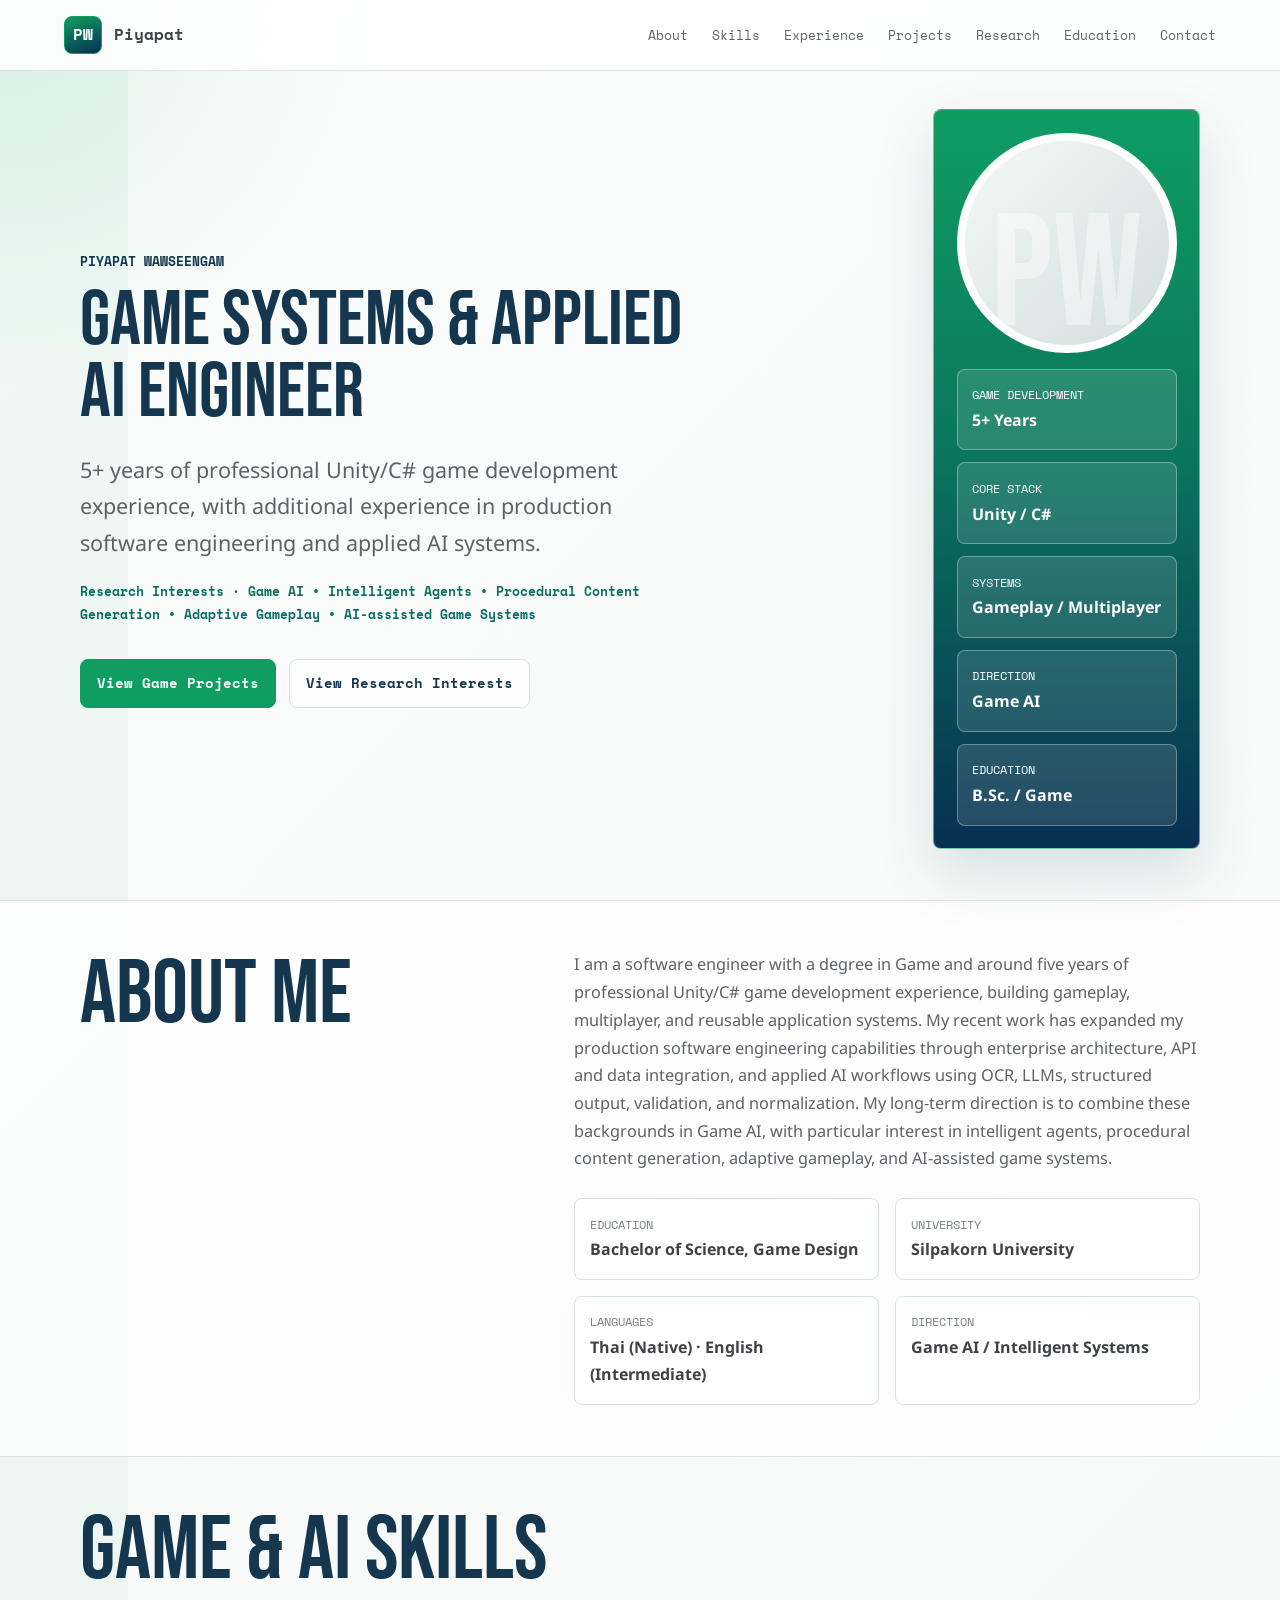
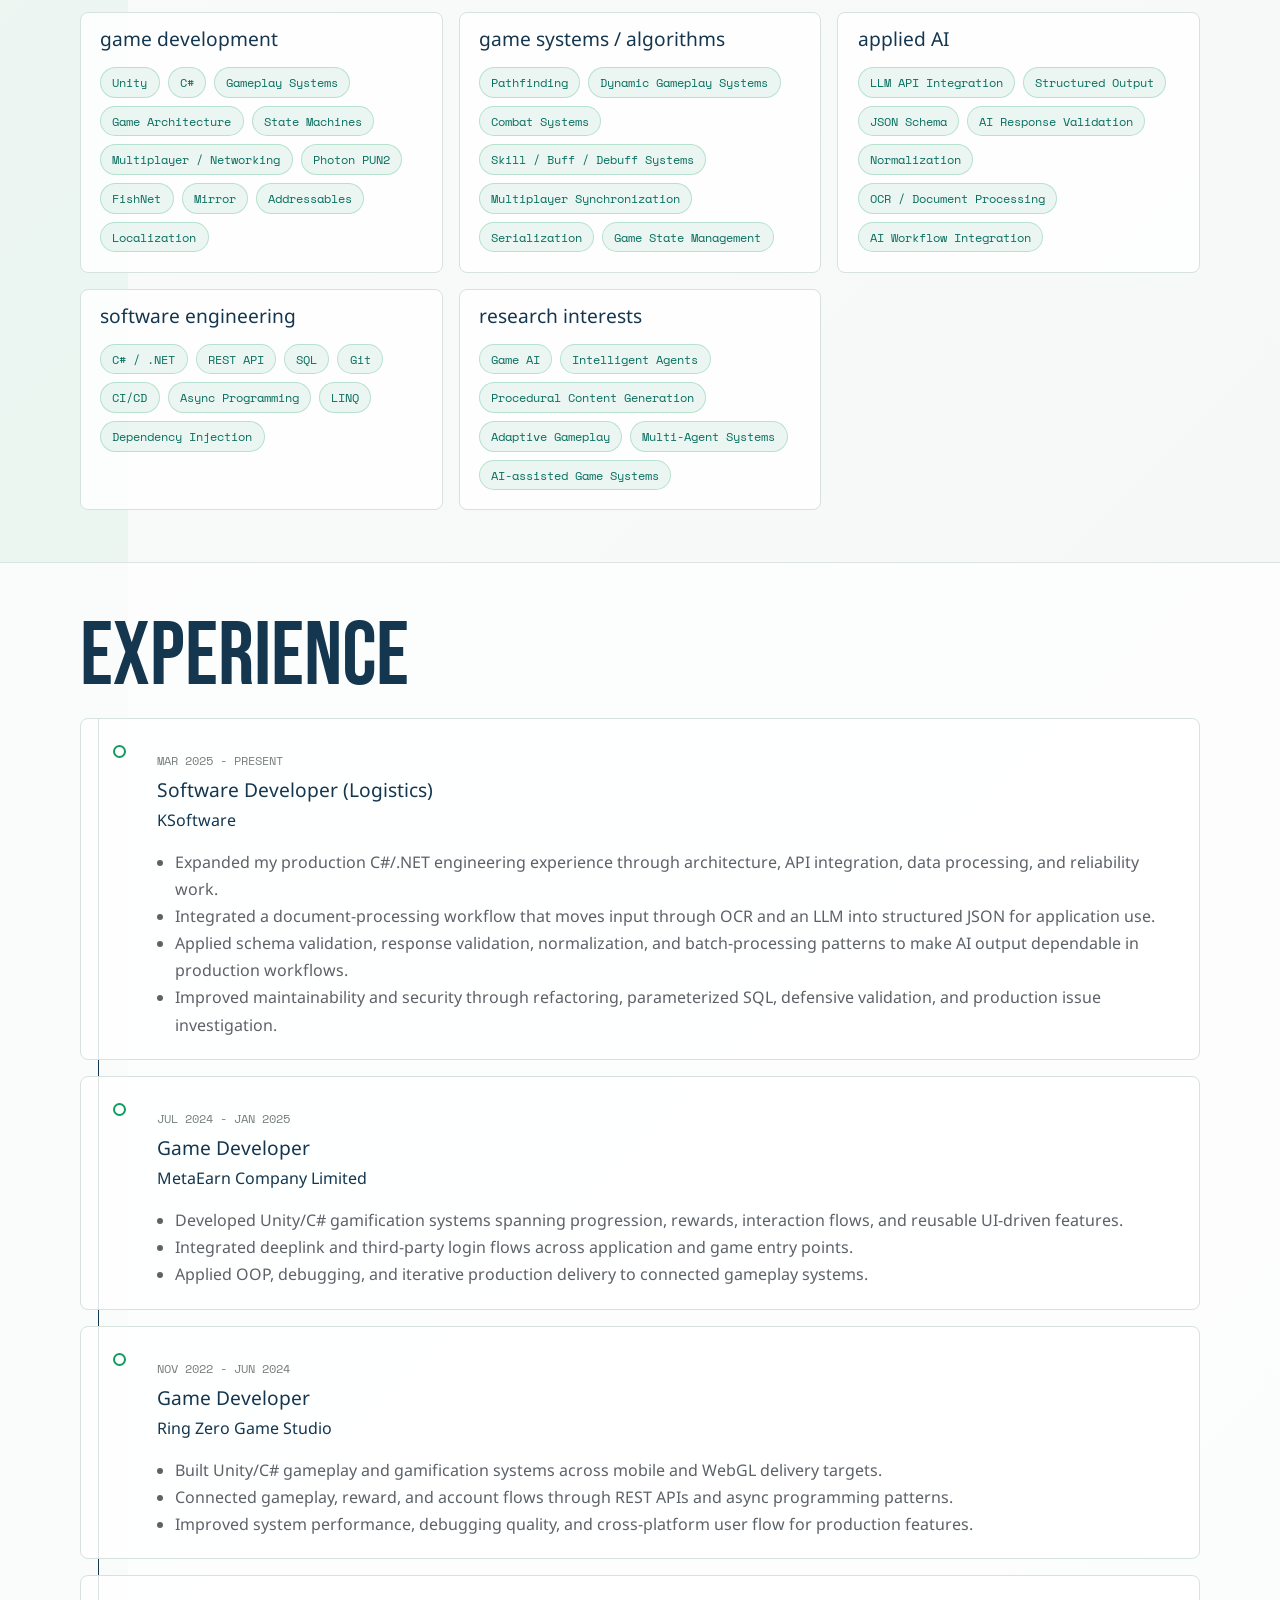
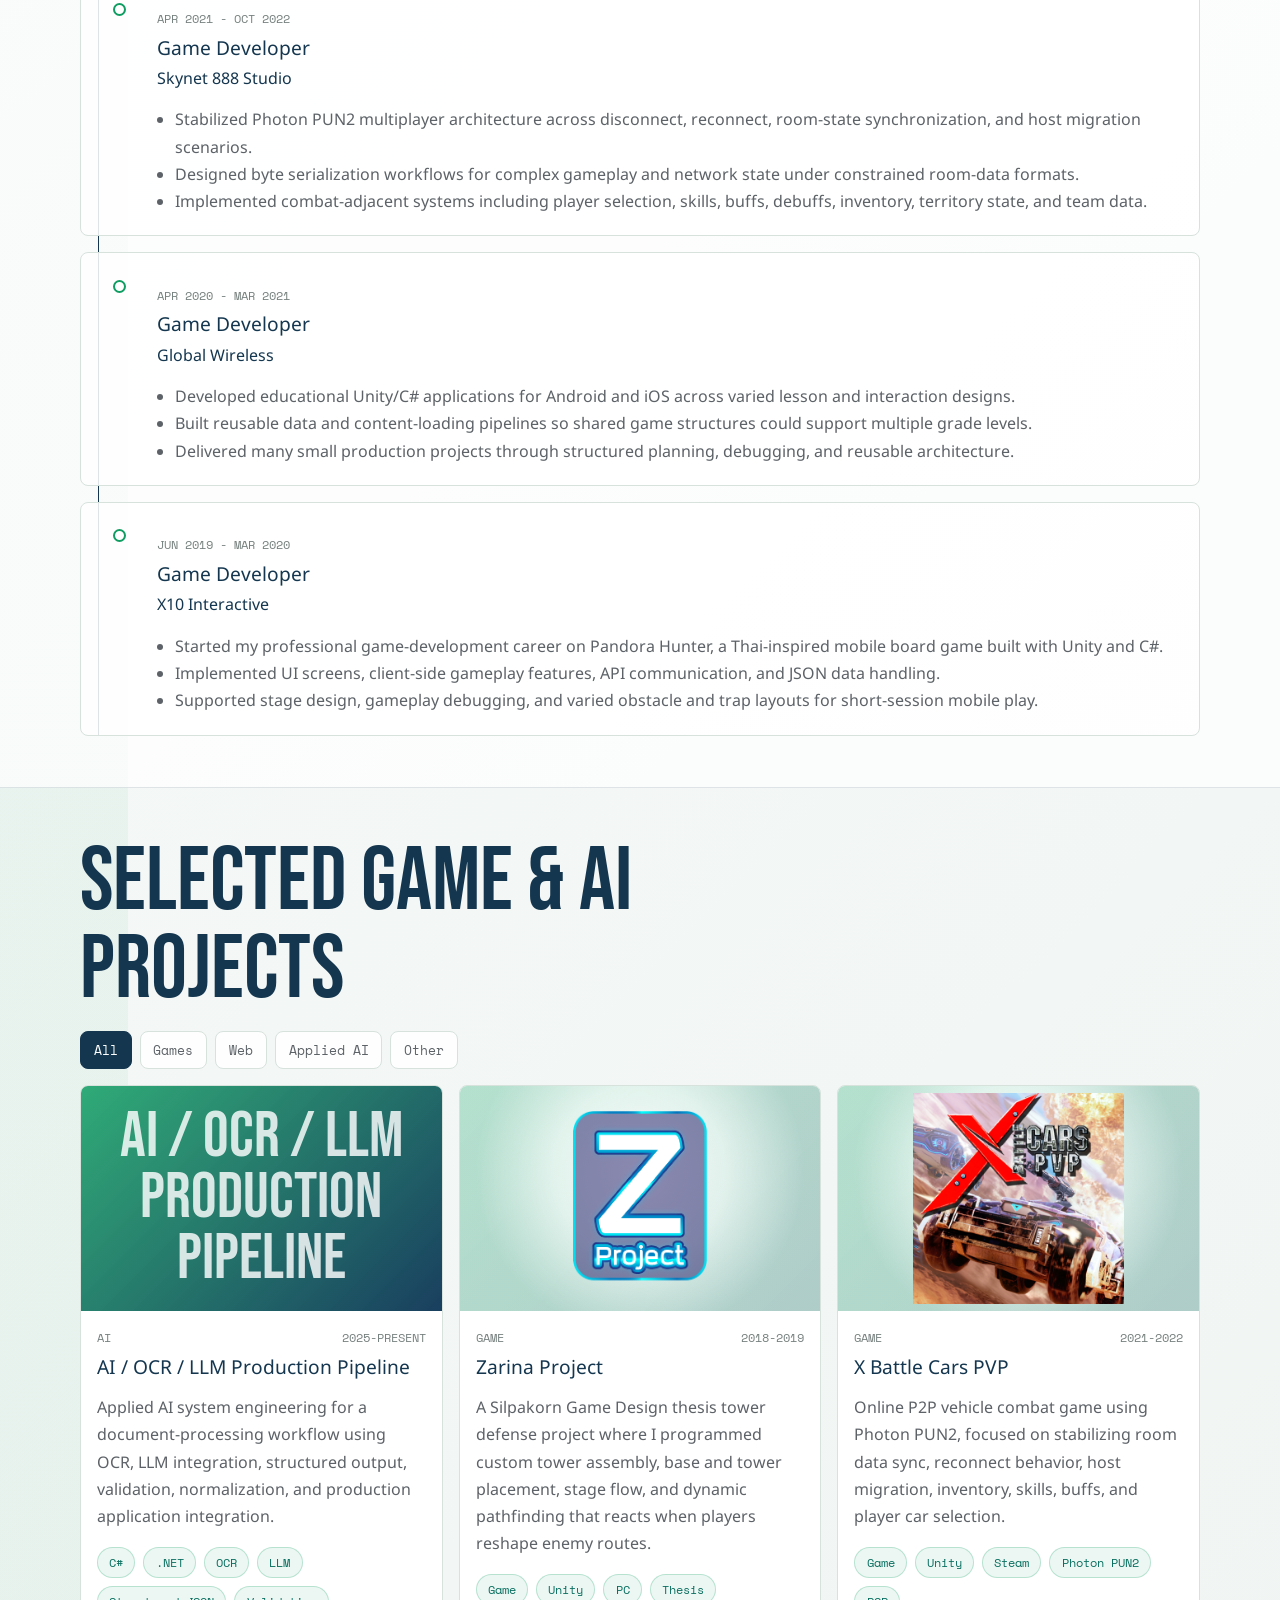
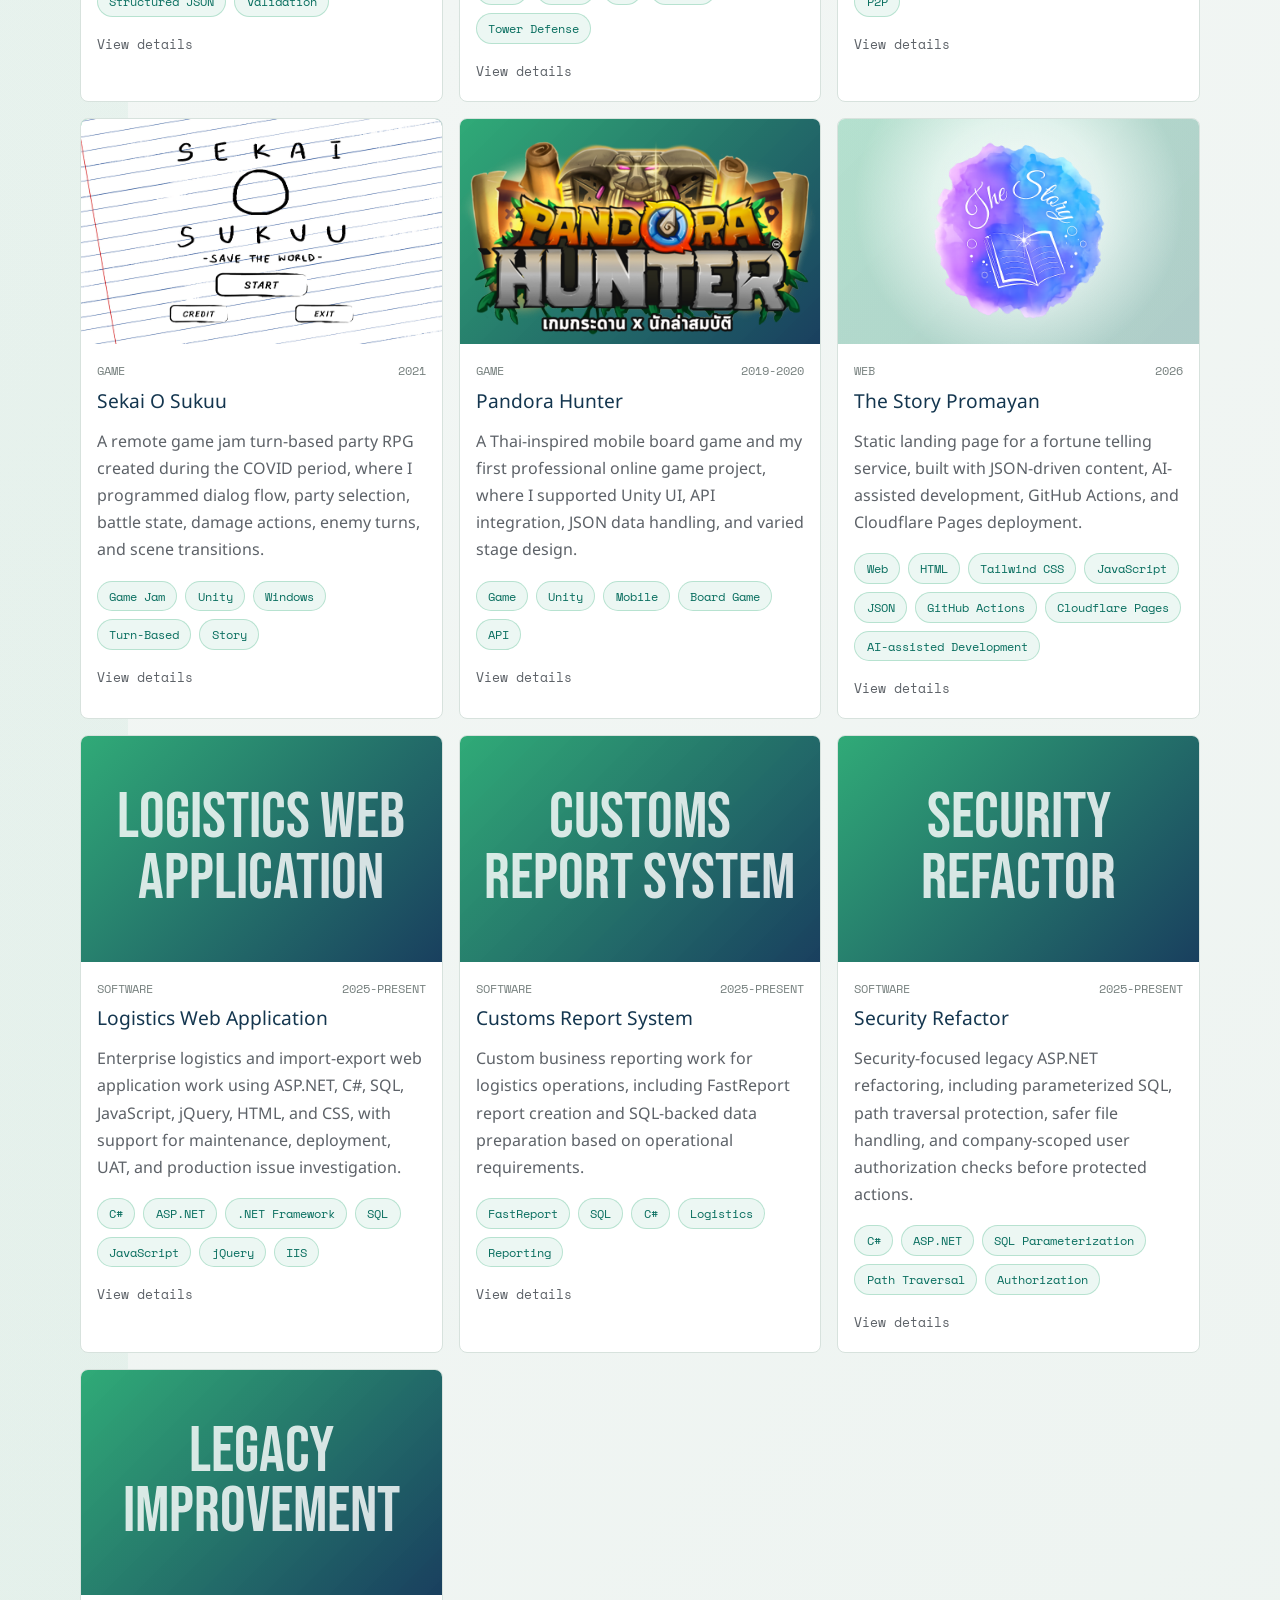
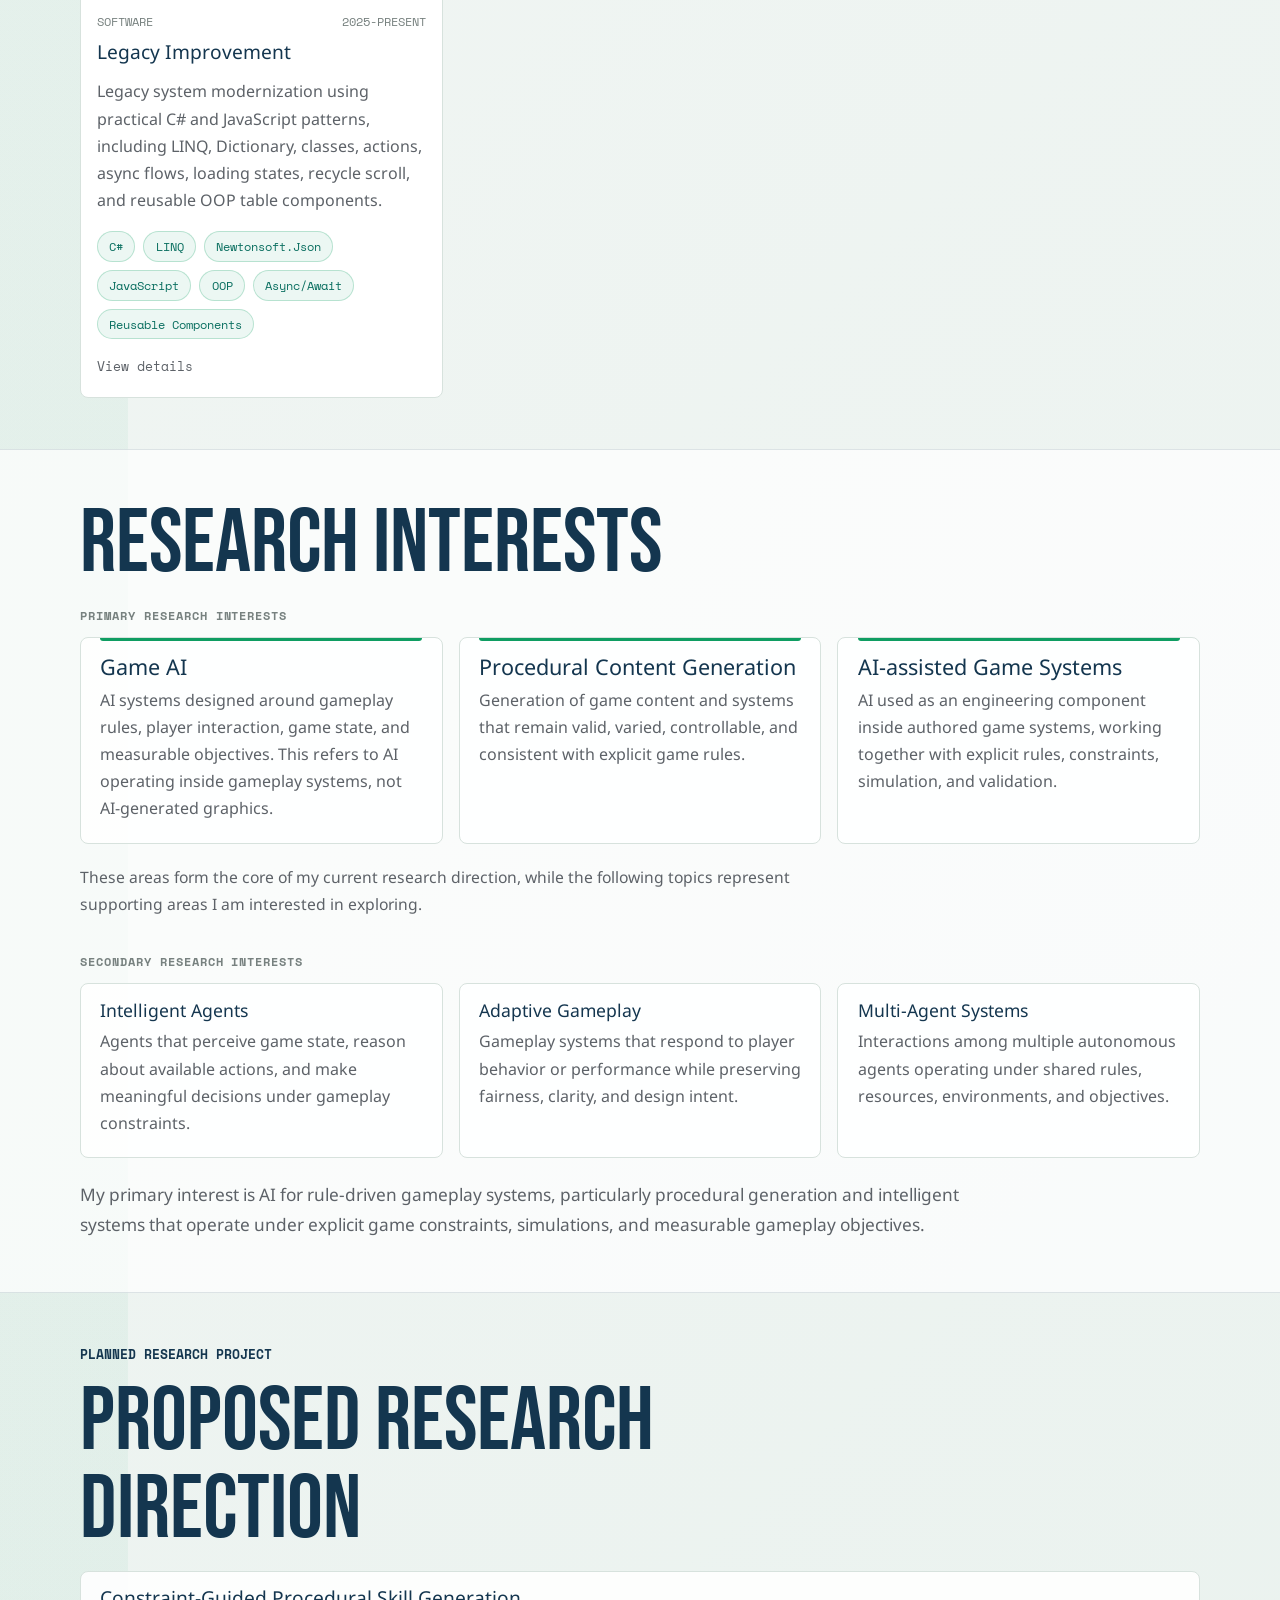
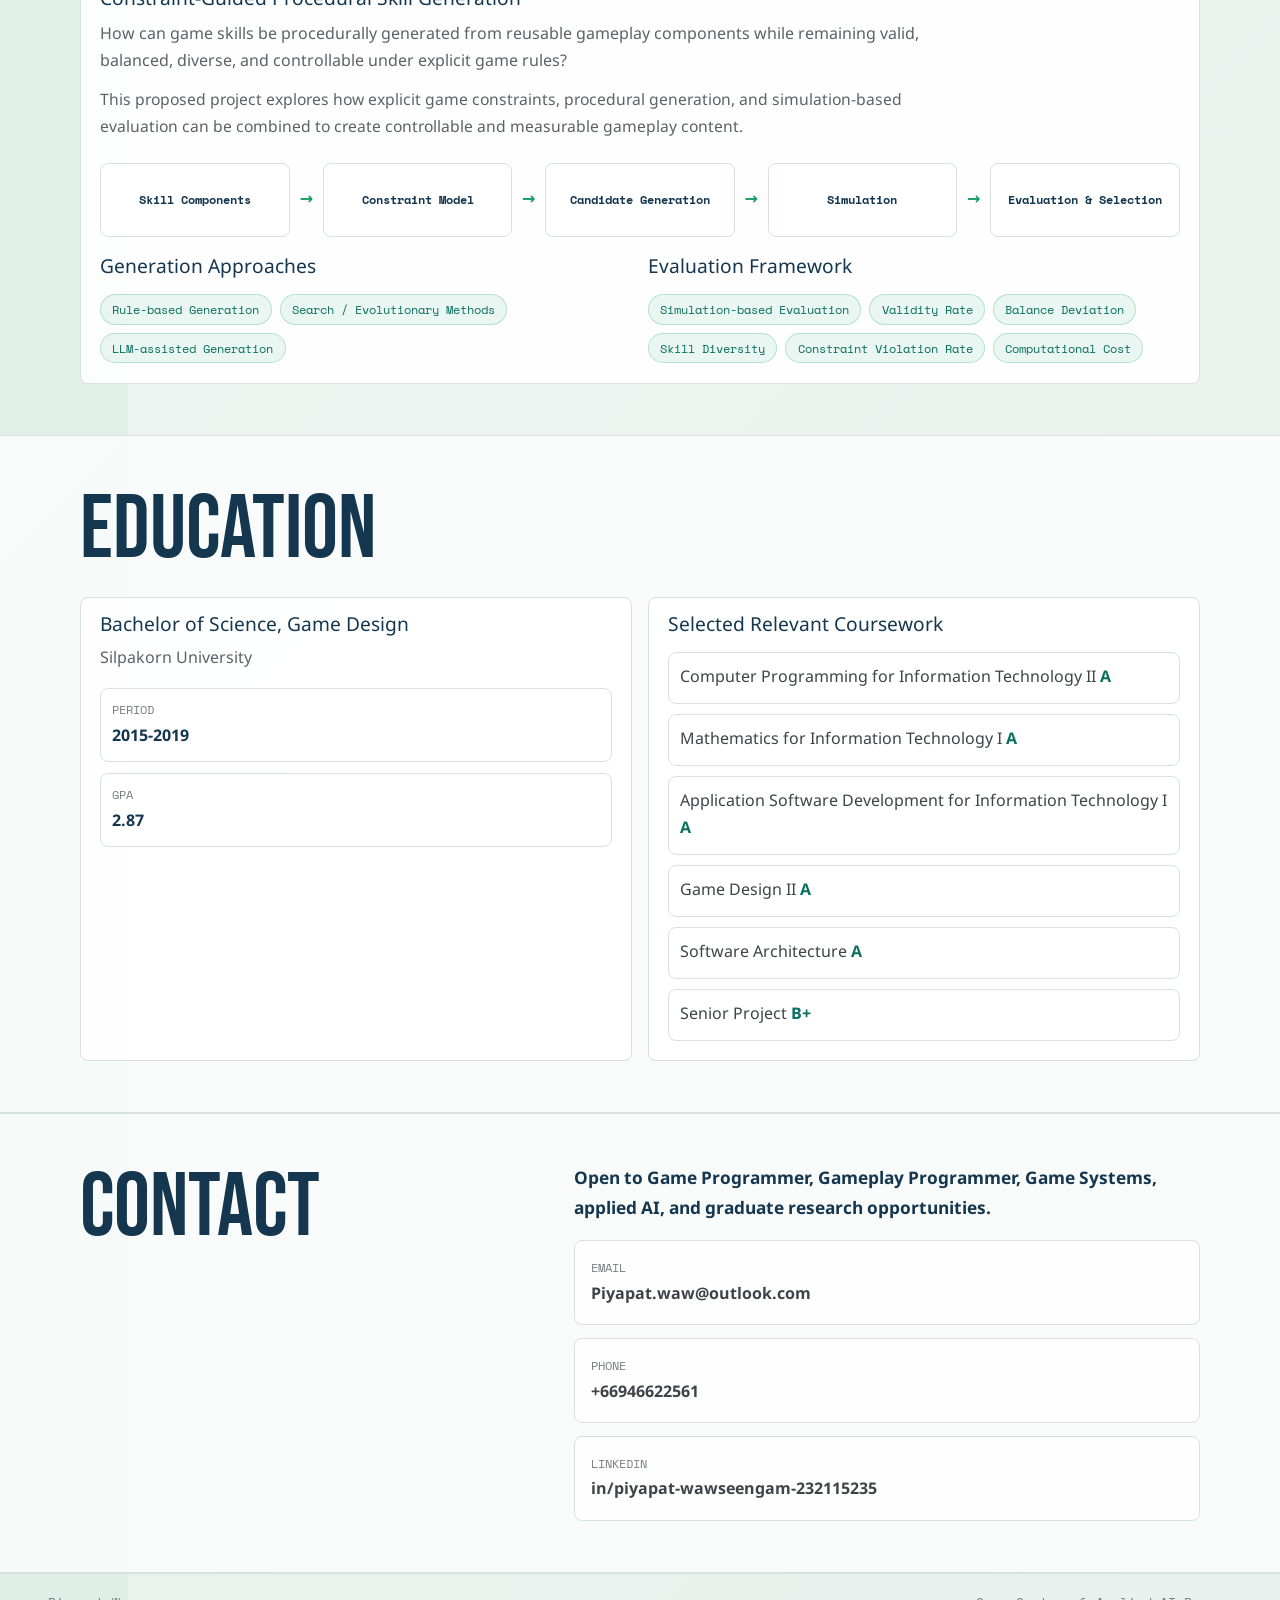
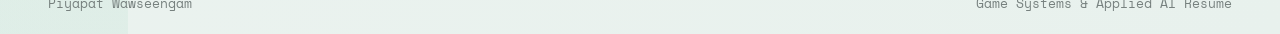
==== game-ai/index.html @ b47cc094 "Add Game and AI resume profile" ====
<!doctype html>
<html lang="en">
  <head>
    <meta charset="utf-8">
    <meta name="viewport" content="width=device-width, initial-scale=1">
    <meta name="description" content="Game systems engineer with 5+ years of Unity/C# experience, professional software engineering background, and research interests in Game AI, intelligent agents, procedural generation, and adaptive gameplay.">
    <title>Piyapat Wawseengam | Game Systems &amp; Applied AI</title>
    <link rel="preconnect" href="https://fonts.googleapis.com">
    <link rel="preconnect" href="https://fonts.gstatic.com" crossorigin>
    <link href="https://fonts.googleapis.com/css2?family=Bebas+Neue&amp;family=Noto+Sans+Thai:wght@400;500;600;700&amp;family=Space+Mono:wght@400;700&amp;display=swap" rel="stylesheet">
    <link rel="stylesheet" href="../assets/style.css">
    <link rel="stylesheet" href="style.css">
    <script type="module" src="main.js"></script>
  </head>
  <body data-page="home">
    <div class="cursor" aria-hidden="true"></div>
    <div class="site-noise" aria-hidden="true"></div>

    <header class="site-header">
      <a class="brand" href="#top" aria-label="Game and AI portfolio home">
        <span class="brand-mark">PW</span>
        <span>Piyapat</span>
      </a>
      <nav class="site-nav" aria-label="Game and AI navigation" id="main-nav"></nav>
    </header>

    <main id="top">
      <section class="hero section-shell">
        <div class="hero-copy reveal">
          <p class="eyebrow" id="hero-title">Piyapat Wawseengam</p>
          <h1 id="hero-name">Game Systems &amp; Applied AI Engineer</h1>
          <p class="hero-tagline" id="hero-tagline">Loading portfolio...</p>
          <p class="research-interests-line" id="hero-research-interests"></p>
          <div class="hero-actions">
            <a class="button primary" href="#portfolio">View Game Projects</a>
            <a class="button ghost" href="#research">View Research Interests</a>
          </div>
        </div>
        <aside class="hero-panel reveal" aria-label="Profile summary">
          <div class="profile-frame">
            <img id="profile-image" class="is-hidden" alt="Piyapat Wawseengam portrait">
            <div class="profile-fallback" aria-hidden="true">PW</div>
          </div>
          <div class="hero-stats" id="hero-stats"></div>
        </aside>
      </section>

      <section class="content-band" id="about">
        <div class="section-shell two-column">
          <div class="section-heading reveal"><h2>About Me</h2></div>
          <div class="section-body reveal">
            <p id="about-text"></p>
            <div class="info-grid" id="profile-info"></div>
          </div>
        </div>
      </section>

      <section class="section-shell" id="skills">
        <div class="section-heading reveal"><h2>Game &amp; AI Skills</h2></div>
        <div class="skill-grid reveal" id="skills-grid"></div>
      </section>

      <section class="content-band" id="experience">
        <div class="section-shell">
          <div class="section-heading reveal"><h2>Experience</h2></div>
          <div class="timeline reveal" id="experience-list"></div>
        </div>
      </section>

      <section class="section-shell" id="portfolio">
        <div class="section-heading reveal"><h2>Selected Game &amp; AI Projects</h2></div>
        <div class="portfolio-tabs reveal" role="tablist" aria-label="Portfolio categories" id="portfolio-tabs"></div>
        <div class="project-grid reveal" id="project-grid"></div>
      </section>

      <section class="content-band" id="research">
        <div class="section-shell">
          <div class="section-heading reveal"><h2>Research Interests</h2></div>
          <div class="research-group research-group-primary reveal">
            <p class="research-group-label">Primary Research Interests</p>
            <div class="research-grid" id="primary-research-interests"></div>
          </div>
          <p class="research-transition reveal">These areas form the core of my current research direction, while the following topics represent supporting areas I am interested in exploring.</p>
          <div class="research-group research-group-secondary reveal">
            <p class="research-group-label">Secondary Research Interests</p>
            <div class="research-grid" id="secondary-research-interests"></div>
          </div>
          <p class="research-statement reveal" id="research-statement"></p>
        </div>
      </section>

      <section class="section-shell" id="research-direction">
        <div class="section-heading reveal">
          <p class="eyebrow">Planned Research Project</p>
          <h2>Proposed Research Direction</h2>
        </div>
        <article class="direction-panel reveal">
          <h3 id="research-project-title"></h3>
          <p class="research-question" id="research-question"></p>
          <p class="research-supporting-statement" id="research-supporting-statement"></p>
          <div class="pipeline-flow" id="research-flow" aria-label="Planned research workflow"></div>
          <div class="direction-grid">
            <div><h3>Generation Approaches</h3><div class="tag-list" id="research-approaches"></div></div>
            <div><h3>Evaluation Framework</h3><div class="tag-list" id="research-evaluation"></div></div>
          </div>
        </article>
      </section>

      <section class="content-band" id="education">
        <div class="section-shell">
          <div class="section-heading reveal"><h2>Education</h2></div>
          <div class="education-grid reveal">
            <article class="education-card" id="education-summary"></article>
            <article class="education-card">
              <h3>Selected Relevant Coursework</h3>
              <ul class="coursework-list" id="coursework-list"></ul>
            </article>
          </div>
        </div>
      </section>

      <section class="content-band contact-band" id="contact">
        <div class="section-shell two-column">
          <div class="section-heading reveal"><h2>Contact</h2></div>
          <div>
            <p class="contact-cta reveal" id="contact-cta"></p>
            <div class="contact-list reveal" id="contact-list"></div>
          </div>
        </div>
      </section>
    </main>

    <footer class="site-footer">
      <span>Piyapat Wawseengam</span>
      <span>Game Systems &amp; Applied AI Resume</span>
    </footer>
  </body>
</html>
---- assets/style.css ----
:root {
  --bg: #f6f9f7;
  --surface: #ffffff;
  --surface-strong: #edf5f1;
  --accent: #0f9d62;
  --accent-soft: #0a6f60;
  --navy: #14364f;
  --navy-deep: #073052;
  --text: #3f4348;
  --muted: #5d6268;
  --dim: #77817f;
  --border: #d7e2dd;
  --shadow: 0 24px 60px rgba(20, 54, 79, 0.14);
  --radius: 8px;
  --project-card-aspect-ratio: 16 / 10;
  --detail-hero-min-height: 360px;
  --gallery-aspect-ratio: 16 / 10;
  --profile-image-position: 38% 16%;
  color-scheme: light;
}

* {
  box-sizing: border-box;
}

html {
  scroll-behavior: smooth;
}

body {
  margin: 0;
  min-height: 100vh;
  background:
    linear-gradient(90deg, rgba(15, 157, 98, 0.05) 0 10%, transparent 10%),
    radial-gradient(circle at top left, rgba(15, 157, 98, 0.11), transparent 24rem),
    linear-gradient(135deg, #fbfdfc 0%, #f2f6f4 48%, #e8f1ed 100%);
  color: var(--text);
  cursor: auto;
  font-family: "Noto Sans Thai", system-ui, sans-serif;
  line-height: 1.7;
}

a,
button {
  color: inherit;
}

img {
  display: block;
  max-width: 100%;
}

.site-noise {
  position: fixed;
  inset: 0;
  z-index: 50;
  pointer-events: none;
  opacity: 0.08;
  background-image:
    linear-gradient(90deg, rgba(20, 54, 79, 0.05) 1px, transparent 1px),
    linear-gradient(rgba(15, 157, 98, 0.04) 1px, transparent 1px);
  background-size: 4px 4px;
  mix-blend-mode: overlay;
}

.cursor {
  display: none;
}

.site-header {
  position: sticky;
  top: 0;
  z-index: 20;
  display: flex;
  align-items: center;
  justify-content: space-between;
  gap: 1rem;
  padding: 1rem clamp(2rem, 5vw, 5.5rem);
  border-bottom: 1px solid rgba(20, 54, 79, 0.12);
  background: rgba(255, 255, 255, 0.86);
  backdrop-filter: blur(16px);
}

.brand,
.site-nav,
.hero-actions,
.portfolio-tabs {
  display: flex;
  align-items: center;
}

.brand {
  gap: 0.75rem;
  text-decoration: none;
  font-family: "Space Mono", monospace;
  font-weight: 700;
  letter-spacing: 0;
}

.brand-mark {
  display: grid;
  width: 38px;
  height: 38px;
  place-items: center;
  border: 1px solid var(--accent);
  border-radius: var(--radius);
  color: #ffffff;
  background: linear-gradient(160deg, var(--accent), var(--navy-deep));
}

.site-nav {
  gap: clamp(0.75rem, 2vw, 1.5rem);
  flex-wrap: wrap;
  justify-content: flex-end;
}

.site-nav a,
.text-link,
.back-link {
  color: var(--muted);
  font-family: "Space Mono", monospace;
  font-size: 0.82rem;
  text-decoration: none;
  transition: color 160ms ease;
}

.site-nav a:hover,
.text-link:hover,
.back-link:hover {
  color: var(--accent);
}

.section-shell {
  width: min(1200px, calc(100% - 10rem));
  margin: 0 auto;
  padding: clamp(2rem, 4vw, 3.5rem) 0;
}

.content-band {
  border-block: 1px solid rgba(20, 54, 79, 0.13);
  background: rgba(255, 255, 255, 0.72);
}

.hero {
  position: relative;
  display: grid;
  grid-template-columns: minmax(0, 1.15fr) minmax(280px, 0.85fr);
  align-items: center;
  gap: clamp(1rem, 3.5vw, 2.5rem);
  min-height: calc(100vh - 72px);
  padding-top: clamp(1.5rem, 3vw, 2.5rem);
}

.eyebrow {
  margin: 0 0 0.8rem;
  color: var(--navy);
  font-family: "Space Mono", monospace;
  font-size: 0.8rem;
  font-weight: 700;
  text-transform: uppercase;
}

h1,
h2,
h3 {
  margin: 0;
  font-weight: 400;
  line-height: 0.98;
  letter-spacing: 0;
  color: var(--navy);
}

h1,
h2 {
  font-family: "Bebas Neue", Impact, sans-serif;
}

h1 {
  max-width: 760px;
  font-size: clamp(4.4rem, 12vw, 9.5rem);
}

h2 {
  max-width: 780px;
  font-size: clamp(3rem, 7vw, 5.6rem);
}

h3 {
  font-size: 1.2rem;
}

.hero-tagline {
  max-width: 620px;
  margin: 1.5rem 0 0;
  color: var(--muted);
  font-size: clamp(1.05rem, 2vw, 1.35rem);
}

.hero-actions {
  gap: 0.8rem;
  flex-wrap: wrap;
  margin-top: 2rem;
}

.button {
  display: inline-flex;
  align-items: center;
  justify-content: center;
  min-height: 46px;
  padding: 0.72rem 1rem;
  border: 1px solid var(--border);
  border-radius: var(--radius);
  font-family: "Space Mono", monospace;
  font-size: 0.88rem;
  font-weight: 700;
  text-decoration: none;
  transition: transform 160ms ease, border-color 160ms ease, background 160ms ease;
}

.button:hover {
  transform: translateY(-2px);
}

.button.primary {
  border-color: var(--accent);
  background: var(--accent);
  color: #ffffff;
}

.button.ghost {
  color: var(--navy);
  background: rgba(255, 255, 255, 0.7);
}

.hero-panel {
  max-width: 440px;
  justify-self: end;
  padding: clamp(1rem, 2vw, 1.4rem);
  border: 1px solid rgba(255, 255, 255, 0.44);
  border-radius: var(--radius);
  background: linear-gradient(180deg, #0f9d62 0%, #0b765e 46%, #073052 100%);
  box-shadow: var(--shadow);
}

.profile-frame {
  position: relative;
  overflow: hidden;
  width: min(100%, 300px);
  aspect-ratio: 1;
  margin: 0 auto;
  border-radius: 50%;
  border: 8px solid rgba(255, 255, 255, 0.92);
  background:
    linear-gradient(135deg, rgba(255, 255, 255, 0.34), rgba(20, 54, 79, 0.12)),
    var(--surface-strong);
}

.profile-frame img,
.project-media img,
.gallery-item img {
  position: absolute;
  inset: 0;
  width: 100%;
  height: 100%;
  object-fit: cover;
  z-index: 2;
}

.project-media img,
.gallery-item img {
  opacity: 0;
  transition: opacity 220ms ease;
}

.project-media.media-loaded img,
.gallery-item.media-loaded img {
  opacity: 1;
}

.profile-frame img {
  object-position: var(--profile-image-position);
}

.profile-fallback {
  position: absolute;
  inset: 0;
  display: grid;
  place-items: center;
  color: rgba(255, 255, 255, 0.42);
  font-family: "Bebas Neue", Impact, sans-serif;
  font-size: clamp(5rem, 16vw, 10rem);
}

.is-hidden {
  display: none !important;
}

.hero-stats {
  display: grid;
  gap: 0.75rem;
  margin-top: 1rem;
}

.hero-stats div,
.info-item,
.skill-card,
.timeline-item,
.detail-block,
.contact-item {
  border: 1px solid var(--border);
  border-radius: var(--radius);
  background: rgba(255, 255, 255, 0.86);
}

.hero-stats div {
  border-color: rgba(255, 255, 255, 0.32);
  background: rgba(255, 255, 255, 0.12);
}

.hero-stats div,
.info-item {
  padding: 0.9rem;
}

.hero-stats span,
.info-item span,
.contact-item span,
.project-meta,
.timeline-period,
.next-project span {
  display: block;
  color: var(--dim);
  font-family: "Space Mono", monospace;
  font-size: 0.76rem;
  text-transform: uppercase;
}

.hero-stats span,
.hero-stats strong {
  color: #ffffff;
}

.hero-stats strong,
.info-item strong,
.contact-item strong {
  display: block;
  margin-top: 0.2rem;
  color: var(--text);
}

.hero-stats strong {
  color: #ffffff;
}

.two-column,
.detail-grid {
  display: grid;
  grid-template-columns: 0.85fr 1.15fr;
  gap: clamp(1rem, 3vw, 2rem);
}

.section-heading {
  margin-bottom: 1rem;
}

.section-body p,
.detail-block p,
.not-found p {
  margin: 0;
  color: var(--muted);
  font-size: 1.02rem;
}

.info-grid,
.skill-grid,
.project-grid,
.gallery-grid {
  display: grid;
  gap: 1rem;
}

.detail-sections,
.link-grid,
.media-stack {
  display: grid;
  gap: 1rem;
}

.info-grid {
  grid-template-columns: repeat(2, minmax(0, 1fr));
  margin-top: 1.5rem;
}

.skill-grid {
  grid-template-columns: repeat(3, minmax(0, 1fr));
}

.skill-card,
.detail-block,
.detail-section-card,
.resource-link,
.media-card {
  padding: 1.2rem;
}

.tag-list {
  display: flex;
  gap: 0.5rem;
  flex-wrap: wrap;
  margin-top: 1rem;
}

.tag-list span {
  display: inline-flex;
  min-height: 30px;
  align-items: center;
  border: 1px solid rgba(15, 157, 98, 0.24);
  border-radius: 999px;
  padding: 0.25rem 0.7rem;
  color: var(--accent-soft);
  background: rgba(15, 157, 98, 0.08);
  font-family: "Space Mono", monospace;
  font-size: 0.76rem;
}

.timeline {
  position: relative;
  display: grid;
  gap: 1rem;
}

.timeline::before {
  position: absolute;
  left: 18px;
  top: 0;
  bottom: 0;
  width: 1px;
  background: var(--navy);
  content: "";
}

.timeline-item {
  position: relative;
  display: grid;
  grid-template-columns: 38px 1fr;
  gap: 1.2rem;
  padding: 1.2rem;
}

.timeline-marker {
  width: 13px;
  height: 13px;
  margin: 0.45rem auto 0;
  border: 2px solid var(--accent);
  border-radius: 50%;
  background: #ffffff;
}

.company {
  margin: 0.4rem 0 0;
  color: var(--navy);
}

.timeline ul {
  margin: 0.9rem 0 0;
  padding-left: 1.1rem;
  color: var(--muted);
}

.portfolio-tabs {
  gap: 0.5rem;
  flex-wrap: wrap;
  margin-bottom: 1rem;
}

.tab-button {
  min-height: 38px;
  border: 1px solid var(--border);
  border-radius: var(--radius);
  padding: 0.45rem 0.8rem;
  color: var(--muted);
  background: rgba(255, 255, 255, 0.85);
  cursor: pointer;
  font-family: "Space Mono", monospace;
}

.tab-button.active {
  border-color: var(--navy);
  color: #ffffff;
  background: var(--navy);
}

.project-grid {
  grid-template-columns: repeat(3, minmax(0, 1fr));
}

.project-card {
  overflow: hidden;
  border: 1px solid var(--border);
  border-radius: var(--radius);
  background: var(--surface);
  transition: transform 180ms ease, border-color 180ms ease;
}

.project-card:hover {
  transform: translateY(-4px);
  border-color: rgba(15, 157, 98, 0.52);
}

.project-media-link {
  display: block;
  text-decoration: none;
}

.project-media-link:focus-visible {
  outline: 2px solid var(--navy);
  outline-offset: -2px;
}

.project-media,
.gallery-item {
  position: relative;
  overflow: hidden;
  aspect-ratio: var(--media-aspect-ratio, var(--project-card-aspect-ratio));
  background:
    linear-gradient(135deg, rgba(15, 157, 98, 0.85), rgba(7, 48, 82, 0.92)),
    var(--surface-strong);
}

.project-media.media-contain {
  display: grid;
  place-items: center;
  width: min(100%, var(--media-contain-width, clamp(320px, 34vw, 520px)));
  max-width: 100%;
  aspect-ratio: var(--media-source-aspect-ratio, 1 / 1);
  justify-self: center;
  margin-inline: auto;
  min-height: 0;
  padding: 0;
  background: transparent;
}

.project-media.media-contain.media-portrait {
  --media-contain-width: clamp(300px, 26vw, 390px);
}

.project-media.media-contain.media-square {
  --media-contain-width: clamp(320px, 32vw, 500px);
}

.project-media.media-contain.media-landscape {
  --media-contain-width: clamp(420px, 44vw, 720px);
}

.project-media.large.media-contain {
  min-height: 0;
  border-color: transparent;
  box-shadow: none;
}

.project-media.media-loading::before,
.gallery-item.media-loading::before {
  content: "";
  position: absolute;
  inset: 0;
  z-index: 1;
  background:
    linear-gradient(90deg, transparent, rgba(255, 255, 255, 0.2), transparent),
    linear-gradient(135deg, rgba(15, 157, 98, 0.72), rgba(7, 48, 82, 0.86));
  background-size: 220% 100%, 100% 100%;
  animation: skeleton-sweep 1.25s ease-in-out infinite;
}

.project-media.media-contain.media-loading::before {
  border-radius: var(--radius);
}

.project-media.media-loaded::before,
.gallery-item.media-loaded::before,
.project-media.media-error::before,
.gallery-item.media-error::before {
  display: none;
}

.project-media.large {
  min-height: var(--media-min-height, var(--detail-hero-min-height));
  border: 1px solid var(--border);
  border-radius: var(--radius);
}

.project-media.media-contain img {
  position: relative;
  inset: auto;
  width: 100%;
  height: 100%;
  max-width: 100%;
  object-fit: contain;
}

.project-media.project-media-contain {
  background:
    radial-gradient(circle at 50% 38%, rgba(255, 255, 255, 0.88), rgba(232, 248, 241, 0.7) 38%, rgba(15, 157, 98, 0.16) 72%),
    linear-gradient(135deg, rgba(15, 157, 98, 0.18), rgba(7, 48, 82, 0.2)),
    var(--surface);
}

.project-media.project-media-contain img {
  inset: var(--media-image-padding, 0.6rem);
  width: calc(100% - (var(--media-image-padding, 0.6rem) * 2));
  height: calc(100% - (var(--media-image-padding, 0.6rem) * 2));
  object-fit: contain;
}

.project-media img {
  object-position: var(--media-object-position, center center);
}

.media-placeholder {
  position: absolute;
  inset: 0;
  display: grid;
  place-items: center;
  padding: 1rem;
  text-align: center;
  z-index: 0;
}

.media-placeholder span {
  color: rgba(255, 255, 255, 0.82);
  font-family: "Bebas Neue", Impact, sans-serif;
  font-size: clamp(2.2rem, 5vw, 4rem);
  line-height: 0.95;
}

.media-loading .media-placeholder span {
  opacity: 0;
}

.media-loaded .media-placeholder {
  display: none;
}

@keyframes skeleton-sweep {
  0% {
    background-position: 180% 0, 0 0;
  }

  100% {
    background-position: -180% 0, 0 0;
  }
}

.project-card-body {
  padding: 1rem;
}

.project-meta {
  display: flex;
  justify-content: space-between;
  gap: 0.8rem;
  margin-bottom: 0.8rem;
}

.project-card p {
  color: var(--muted);
}

.detail-section-card,
.resource-link,
.media-card {
  border: 1px solid var(--border);
  border-radius: var(--radius);
  background: rgba(255, 255, 255, 0.9);
}

.detail-section-card p,
.media-card p {
  margin: 0.6rem 0 0;
  color: var(--muted);
}

.hero-media-card {
  padding: 1rem;
}

.resource-link {
  display: block;
  text-decoration: none;
  transition: border-color 160ms ease, transform 160ms ease;
}

.resource-link:hover {
  border-color: var(--accent);
  transform: translateY(-2px);
}

.resource-link strong {
  display: block;
  margin-top: 0.3rem;
  color: var(--navy);
  word-break: break-word;
}

.text-link {
  display: inline-flex;
  margin-top: 1rem;
}

.contact-band {
  margin-bottom: 0;
}

.contact-list {
  display: grid;
  gap: 0.8rem;
}

.contact-item {
  display: block;
  padding: 1rem;
  text-decoration: none;
  transition: border-color 160ms ease, transform 160ms ease;
}

.contact-item:hover {
  border-color: var(--accent);
  transform: translateY(-2px);
}

.site-footer {
  display: flex;
  justify-content: space-between;
  gap: 1rem;
  padding: 1.2rem clamp(1rem, 4vw, 3rem);
  color: var(--dim);
  border-top: 1px solid var(--border);
  font-family: "Space Mono", monospace;
  font-size: 0.8rem;
}

.detail-hero {
  padding-bottom: clamp(1.5rem, 3vw, 2.5rem);
}

.back-link {
  display: inline-flex;
  margin-bottom: 1rem;
}

.detail-hero-grid {
  display: grid;
  grid-template-columns: minmax(0, 1fr) minmax(300px, 0.85fr);
  align-items: center;
  gap: clamp(1rem, 3vw, 2rem);
}

.detail-grid {
  grid-template-columns: repeat(3, minmax(0, 1fr));
}

.gallery-grid {
  grid-template-columns: repeat(2, minmax(0, 1fr));
}

.gallery-item {
  aspect-ratio: var(--gallery-aspect-ratio);
  border: 1px solid var(--border);
  border-radius: var(--radius);
}

.video-frame {
  overflow: hidden;
  aspect-ratio: 16 / 9;
  border: 1px solid var(--border);
  border-radius: var(--radius);
  background: var(--surface);
}

.video-frame iframe {
  width: 100%;
  height: 100%;
  border: 0;
}

.video-frame video {
  width: 100%;
  height: 100%;
  background: #000;
}

.hero-video-frame {
  min-height: var(--detail-hero-min-height);
}

.media-card-title {
  color: var(--navy);
  font-family: "Space Mono", monospace;
  font-size: 0.85rem;
  text-transform: uppercase;
}

.next-project-wrap {
  padding-top: 2rem;
}

.next-project {
  display: block;
  padding: 1.2rem;
  border: 1px solid var(--border);
  border-radius: var(--radius);
  background: rgba(255, 255, 255, 0.9);
  text-decoration: none;
}

.next-project strong {
  display: block;
  margin-top: 0.35rem;
  color: var(--navy);
  font-size: 1.35rem;
}

.not-found {
  min-height: 70vh;
  display: grid;
  align-content: center;
  gap: 1rem;
}

.reveal,
.project-card,
.timeline-item,
.skill-card,
.gallery-item {
  opacity: 0;
  transform: translateY(18px);
  transition: opacity 520ms ease, transform 520ms ease;
}

.reveal.is-visible,
.project-card.is-visible,
.timeline-item.is-visible,
.skill-card.is-visible,
.gallery-item.is-visible {
  opacity: 1;
  transform: translateY(0);
}

@media (max-width: 900px) {
  .site-header {
    align-items: flex-start;
    flex-direction: column;
  }

  .site-nav {
    justify-content: flex-start;
  }

  .hero,
  .two-column,
  .detail-hero-grid,
  .detail-grid {
    grid-template-columns: 1fr;
  }

  .hero {
    min-height: auto;
  }

  .hero-panel {
    justify-self: stretch;
    max-width: none;
  }

  .skill-grid,
  .project-grid {
    grid-template-columns: repeat(2, minmax(0, 1fr));
  }
}

@media (prefers-reduced-motion: reduce) {
  .project-media.media-loading::before,
  .gallery-item.media-loading::before {
    animation: none;
  }
}

@media (max-width: 640px) {
  .section-shell {
    width: min(100% - 2rem, 1200px);
  }

  .site-nav a {
    font-size: 0.76rem;
  }

  h1 {
    font-size: clamp(3.8rem, 20vw, 5.4rem);
  }

  h2 {
    font-size: clamp(2.7rem, 15vw, 4rem);
  }

  .info-grid,
  .skill-grid,
  .project-grid,
  .gallery-grid {
    grid-template-columns: 1fr;
  }

  .project-media.large {
    min-height: 240px;
  }

  .site-footer {
    flex-direction: column;
  }
}
---- game-ai/style.css ----
#hero-name {
  max-width: none;
  font-size: clamp(3.8rem, 6vw, 6rem);
  line-height: 0.94;
}

.research-interests-line {
  max-width: 760px;
  margin: 1rem 0 0;
  color: var(--accent-soft);
  font-family: "Space Mono", monospace;
  font-size: 0.82rem;
  font-weight: 700;
  line-height: 1.8;
}

.research-grid {
  display: grid;
  grid-template-columns: repeat(3, minmax(0, 1fr));
  gap: 1rem;
}

.research-group-label {
  margin: 0 0 0.75rem;
  color: var(--dim);
  font-family: "Space Mono", monospace;
  font-size: 0.76rem;
  font-weight: 700;
  letter-spacing: 0.08em;
  text-transform: uppercase;
}

.research-card--primary {
  position: relative;
  padding: 1.35rem;
  border-color: color-mix(in srgb, var(--accent) 48%, var(--border));
}

.research-card--primary::before {
  position: absolute;
  top: 0;
  right: 1.2rem;
  left: 1.2rem;
  height: 3px;
  border-radius: 0 0 3px 3px;
  background: var(--accent);
  content: "";
}

.research-card--primary h3 {
  font-size: 1.35rem;
}

.research-card--secondary {
  padding: 1.05rem;
  border-color: color-mix(in srgb, var(--border) 82%, transparent);
  background: rgba(255, 255, 255, 0.75);
}

.research-card--secondary h3 {
  font-size: 1.1rem;
}

.research-transition {
  max-width: 780px;
  margin: 1.35rem 0 2rem;
  color: var(--muted);
  font-size: 0.98rem;
}

.research-card,
.direction-panel,
.education-card {
  padding: 1.2rem;
  border: 1px solid var(--border);
  border-radius: var(--radius);
  background: rgba(255, 255, 255, 0.9);
}

.research-card p,
.research-statement,
.research-question,
.education-card p {
  color: var(--muted);
}

.research-card p,
.education-card p {
  margin: 0.55rem 0 0;
}

.research-statement {
  max-width: 900px;
  margin: 1.5rem 0 0;
  font-size: 1.08rem;
}

.research-question {
  max-width: 850px;
  margin: 0.7rem 0 0;
}

.research-supporting-statement {
  max-width: 850px;
  margin: 0.75rem 0 0;
  color: var(--muted);
  font-size: 0.98rem;
}

.pipeline-flow {
  display: flex;
  align-items: stretch;
  gap: 0.6rem;
  margin-top: 1.4rem;
}

.flow-step {
  display: grid;
  flex: 1;
  place-items: center;
  min-height: 74px;
  padding: 0.7rem;
  border: 1px solid var(--border);
  border-radius: var(--radius);
  background: var(--surface);
  color: var(--navy);
  font-family: "Space Mono", monospace;
  font-size: 0.78rem;
  font-weight: 700;
  text-align: center;
}

.flow-arrow {
  align-self: center;
  color: var(--accent);
  font-weight: 700;
}

.direction-grid,
.education-grid {
  display: grid;
  grid-template-columns: repeat(2, minmax(0, 1fr));
  gap: 1rem;
  margin-top: 1.4rem;
}

.education-facts {
  display: grid;
  gap: 0.65rem;
  margin: 1rem 0 0;
}

.education-facts div,
.coursework-list li {
  padding: 0.7rem;
  border: 1px solid var(--border);
  border-radius: var(--radius);
  background: var(--surface);
}

.education-facts dt {
  color: var(--dim);
  font-family: "Space Mono", monospace;
  font-size: 0.72rem;
  text-transform: uppercase;
}

.education-facts dd {
  margin: 0.2rem 0 0;
  color: var(--navy);
  font-weight: 700;
}

.coursework-list {
  display: grid;
  gap: 0.65rem;
  margin: 1rem 0 0;
  padding: 0;
  list-style: none;
}

.coursework-list strong {
  color: var(--accent-soft);
}

.contact-cta {
  margin: 0 0 1rem;
  color: var(--navy);
  font-size: 1.08rem;
  font-weight: 700;
}

@media (max-width: 900px) {
  .research-grid { grid-template-columns: repeat(2, minmax(0, 1fr)); }
  .pipeline-flow { flex-direction: column; }
  .flow-arrow { transform: rotate(90deg); }
}

@media (max-width: 640px) {
  #hero-name { font-size: clamp(3.2rem, 15vw, 4.3rem); }
  .research-grid,
  .direction-grid,
  .education-grid { grid-template-columns: 1fr; }
}
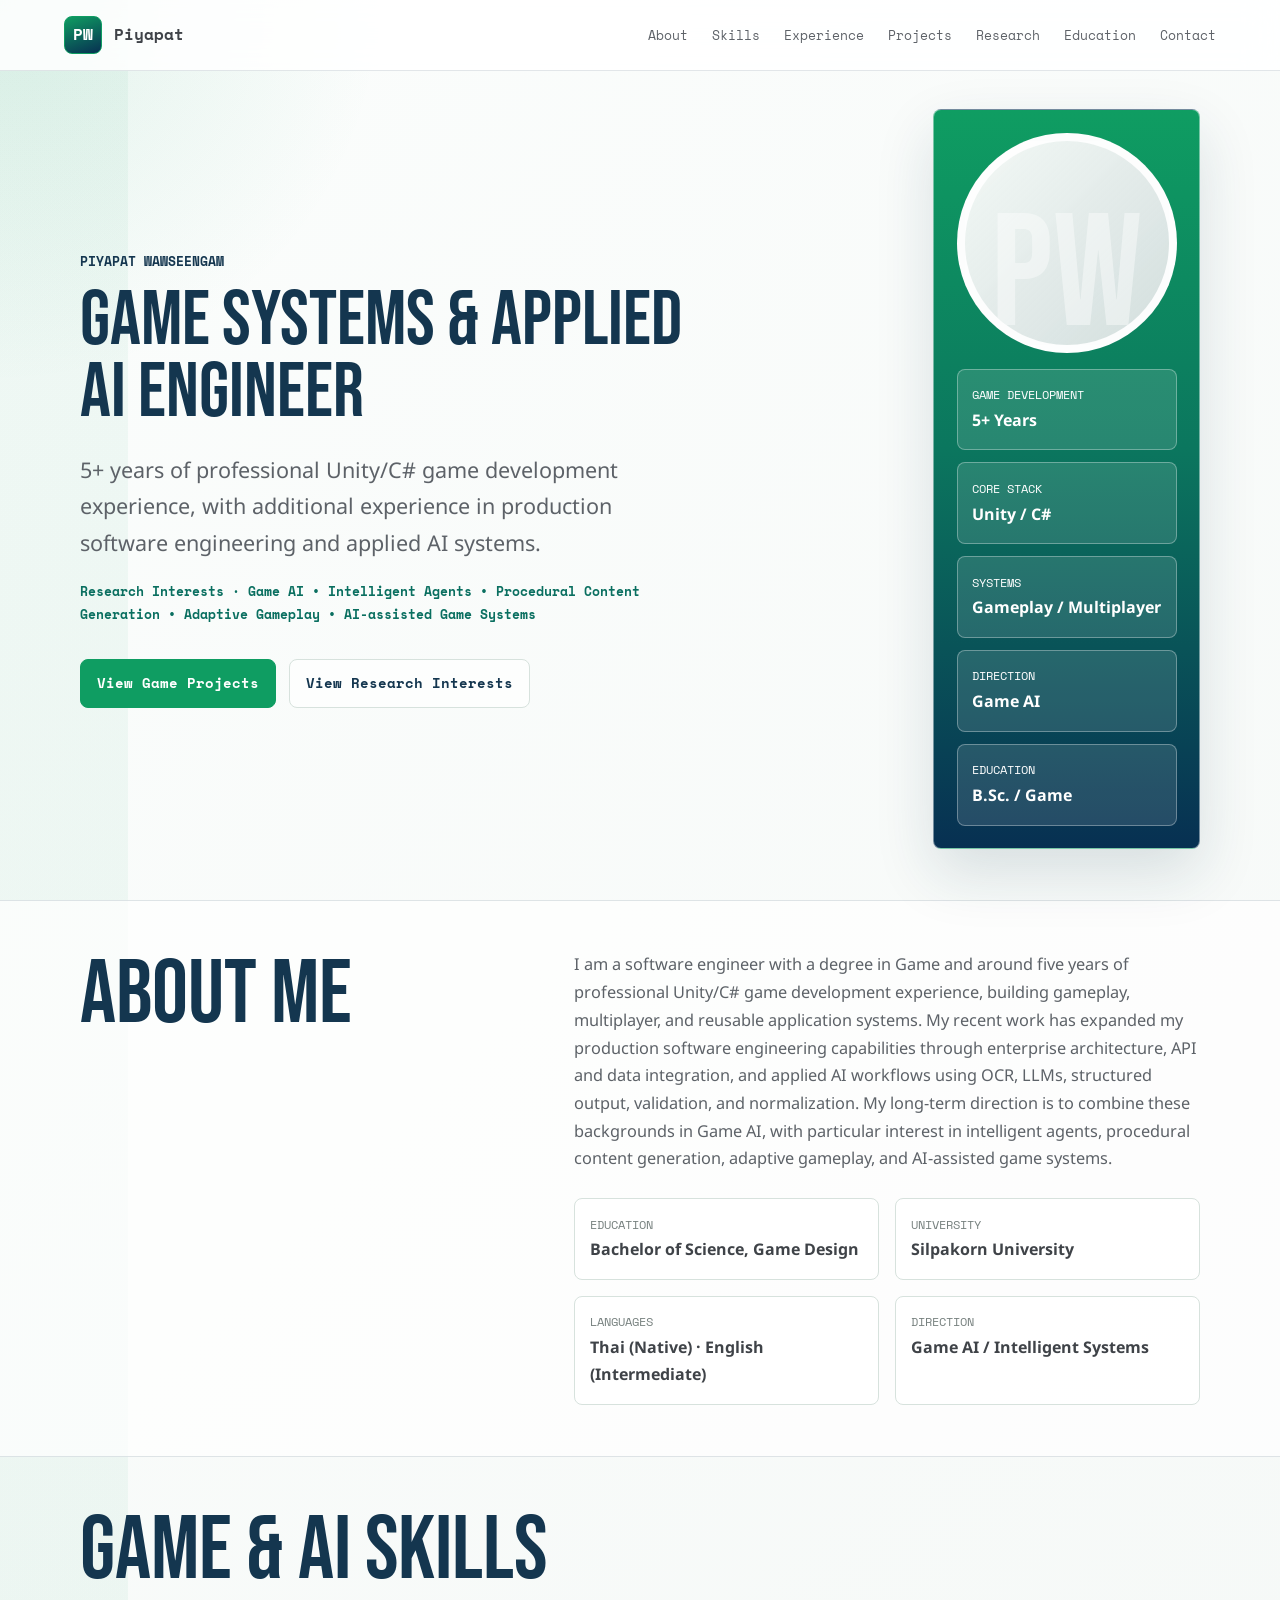
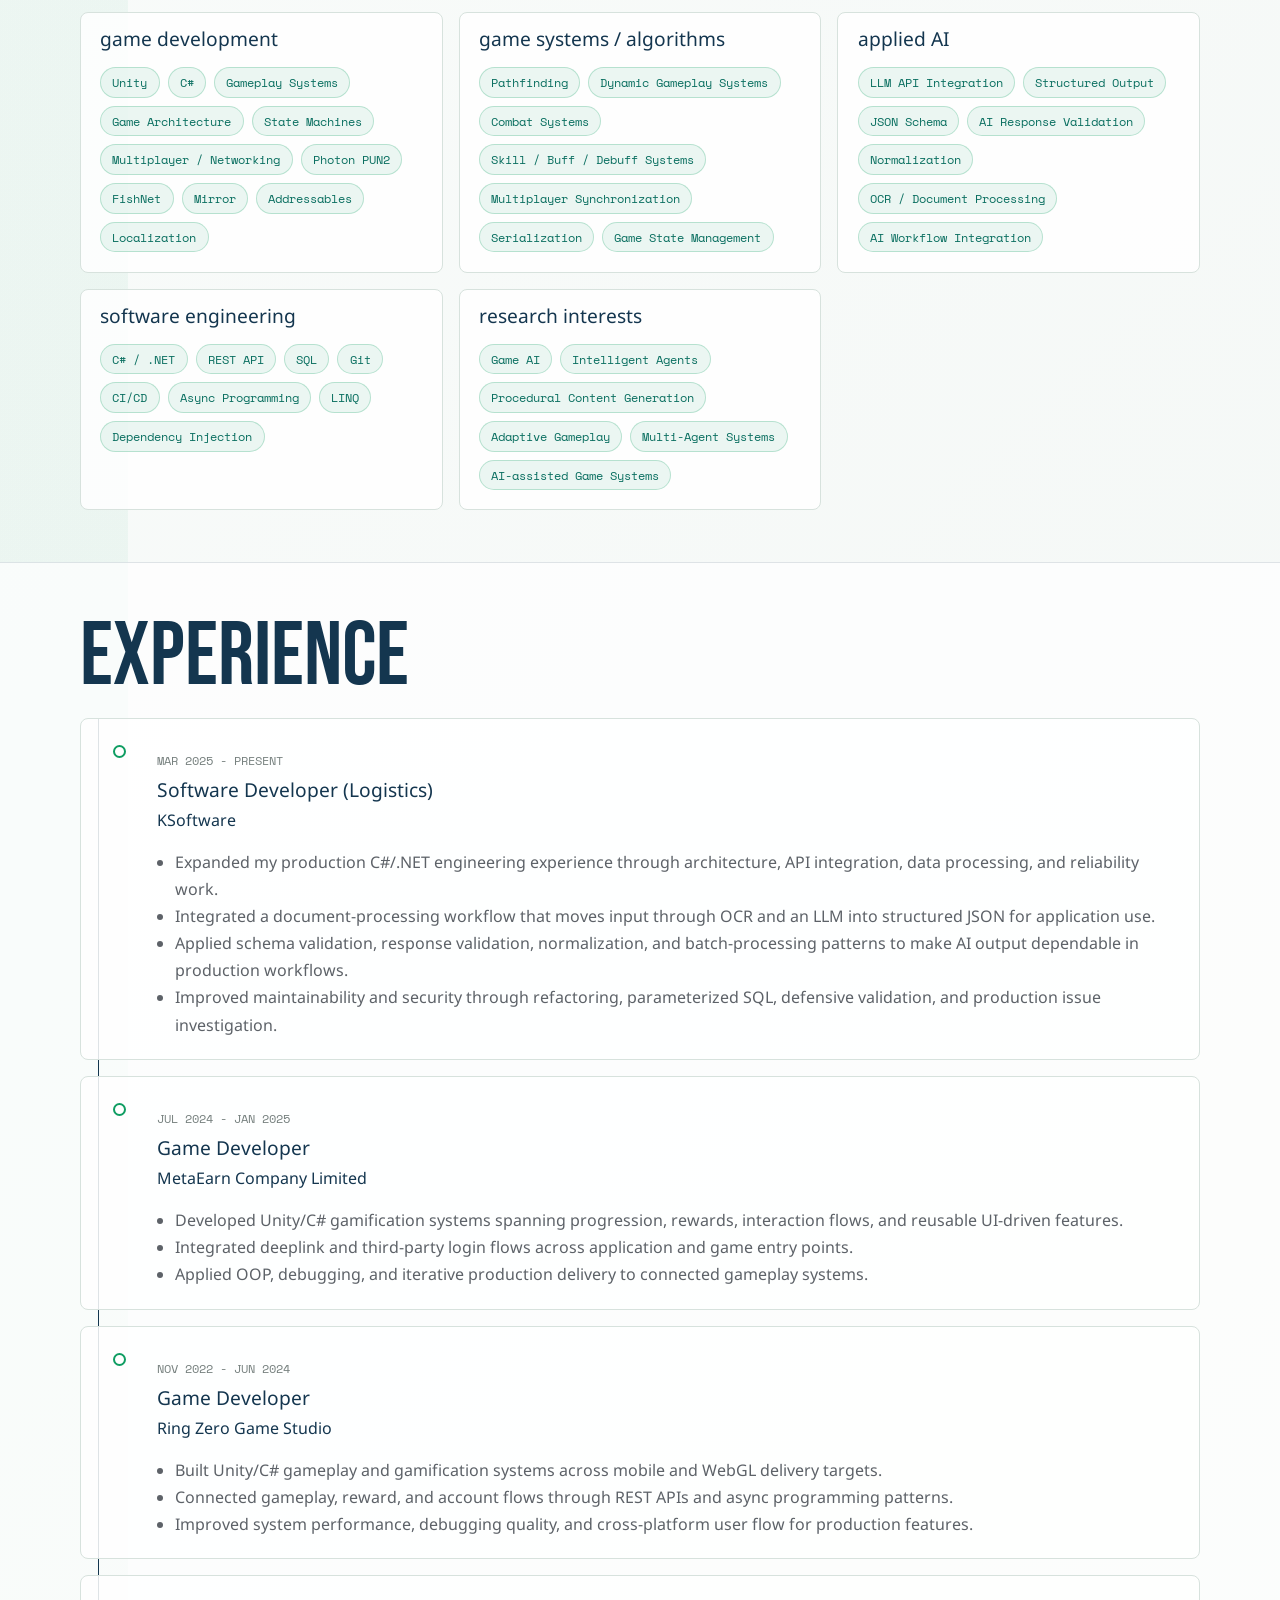
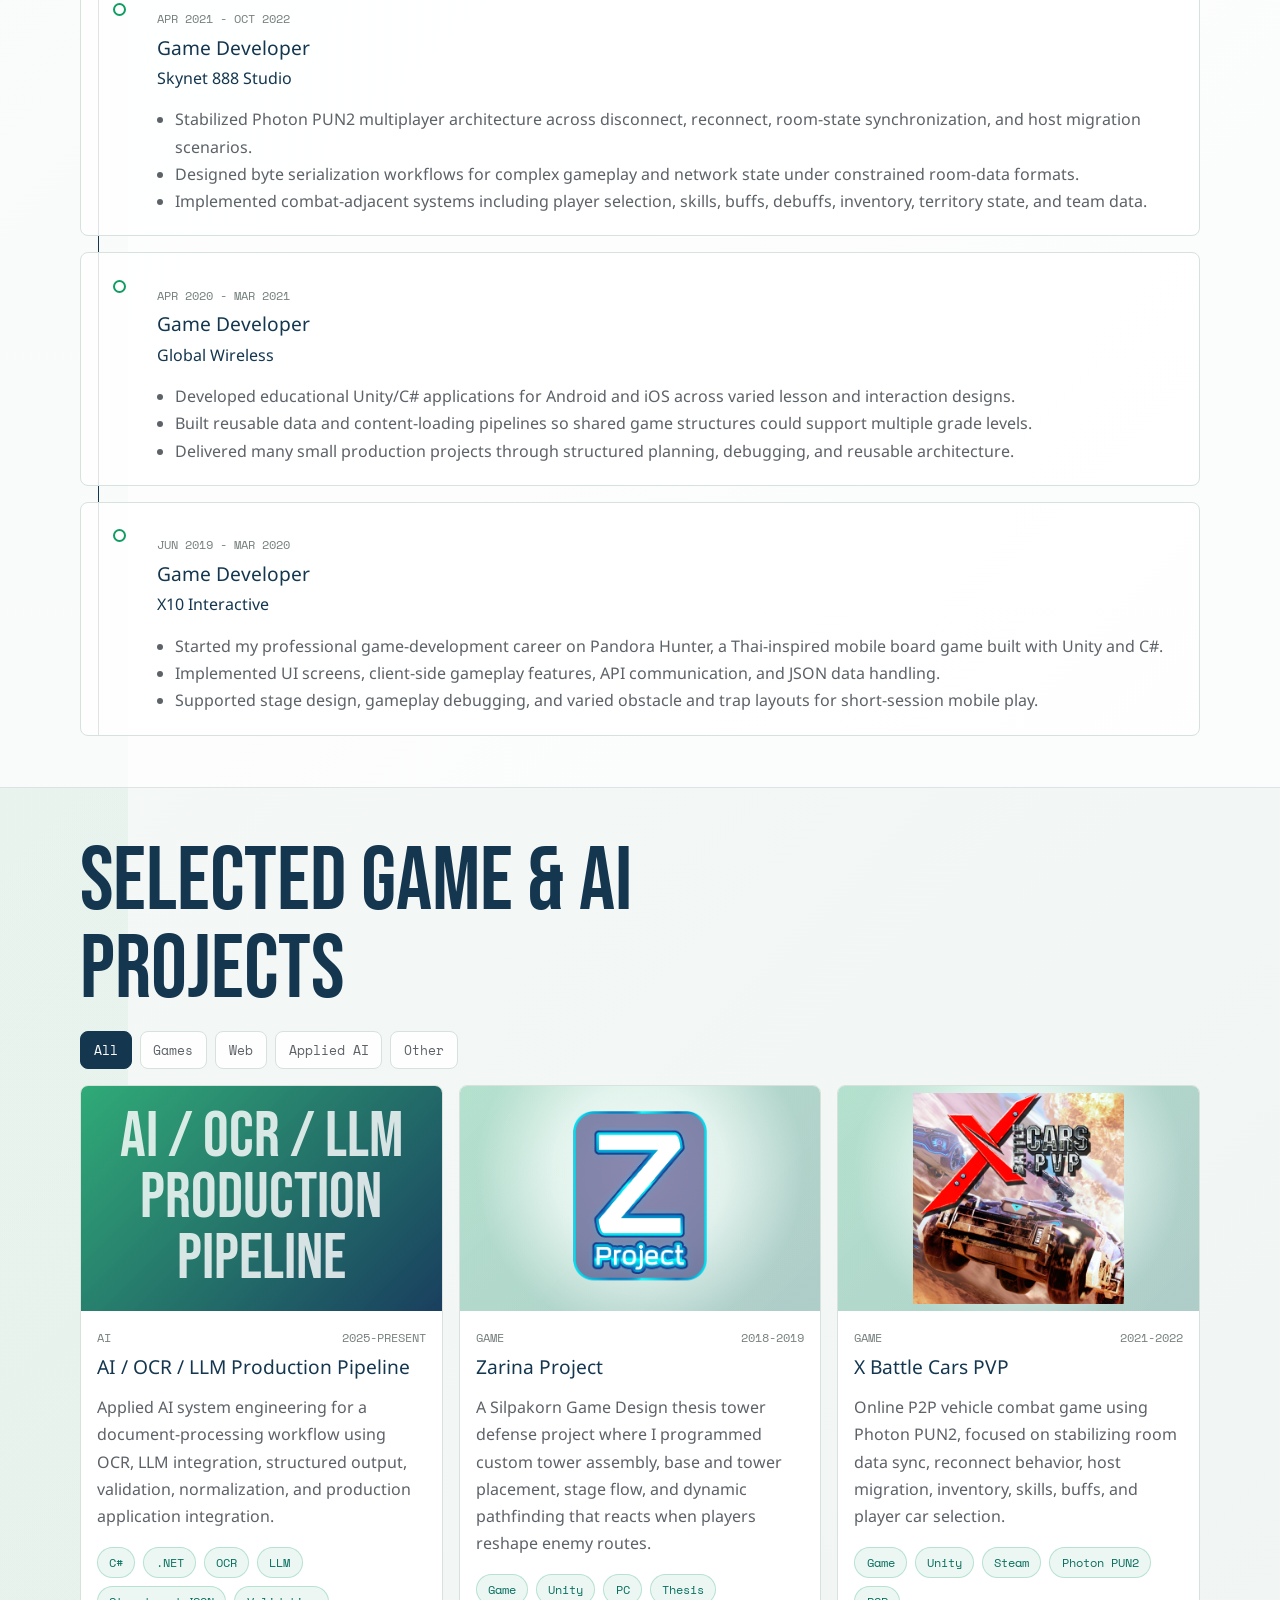
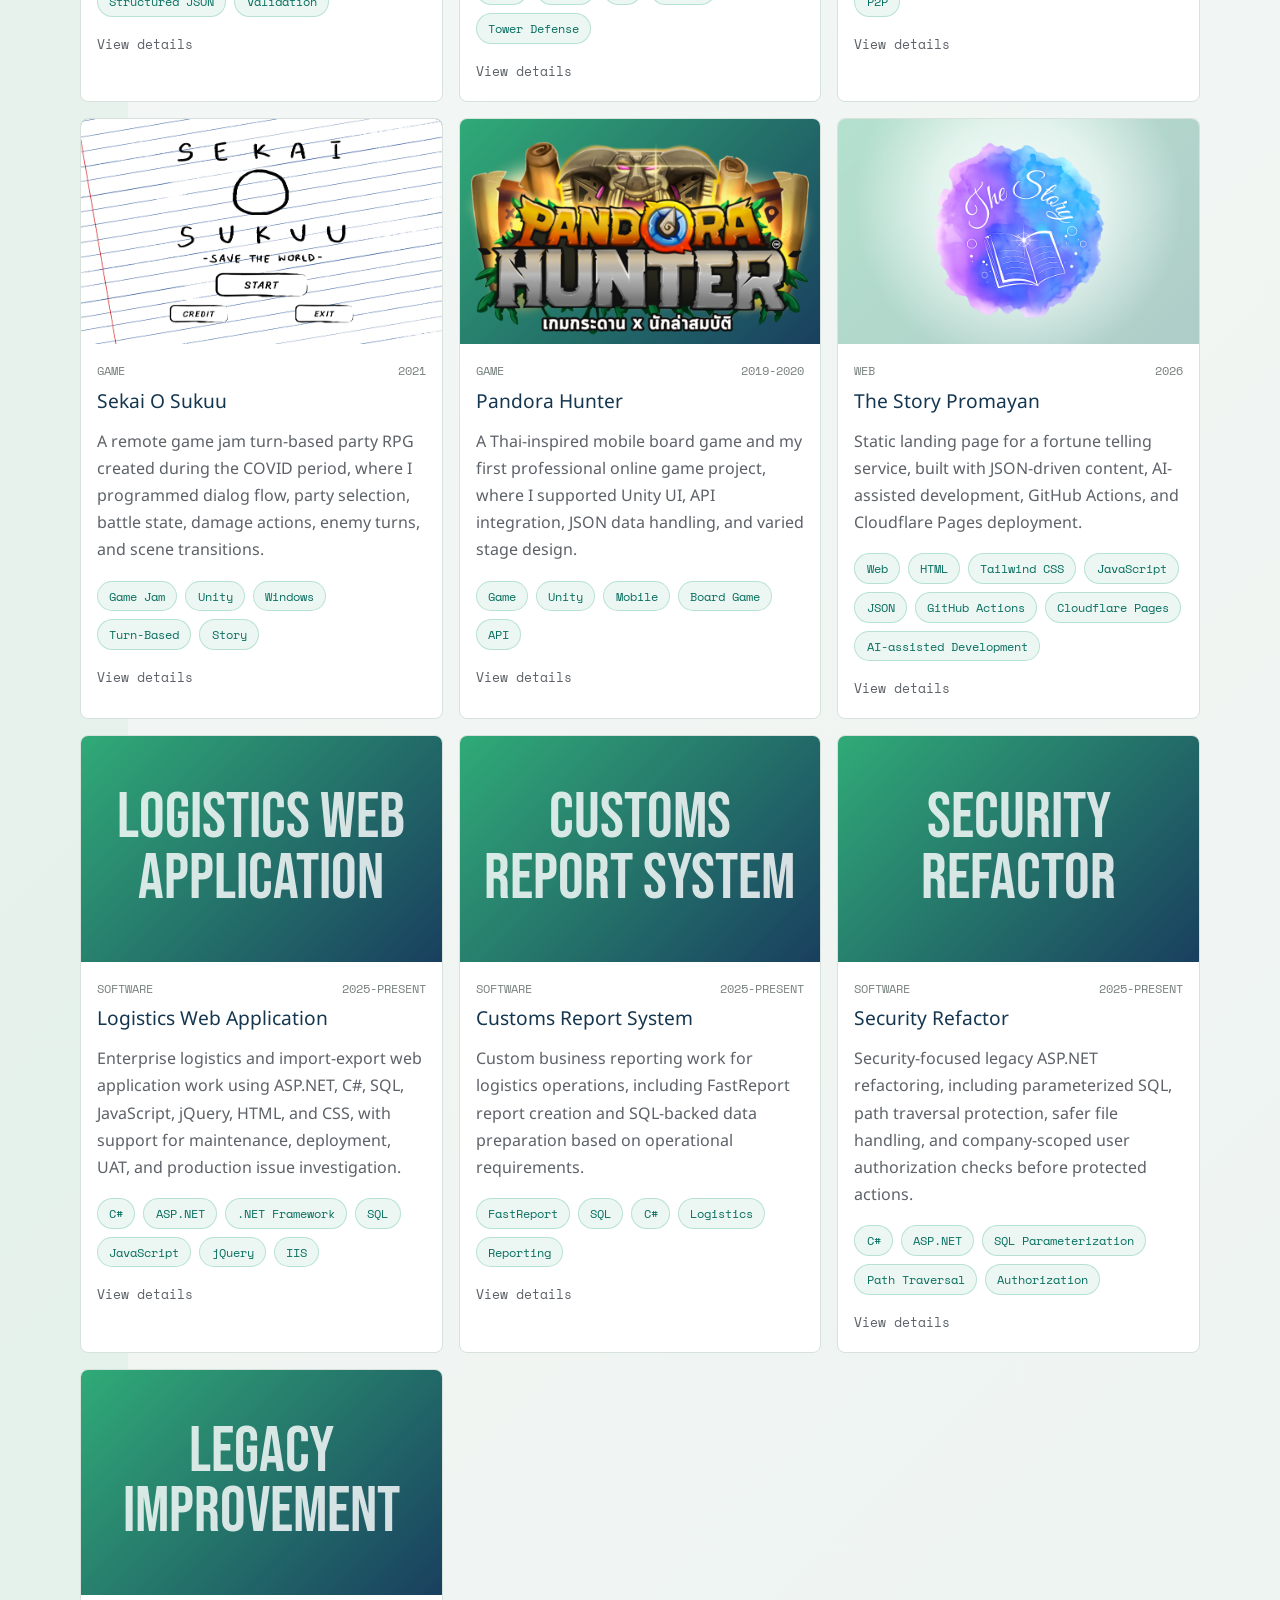
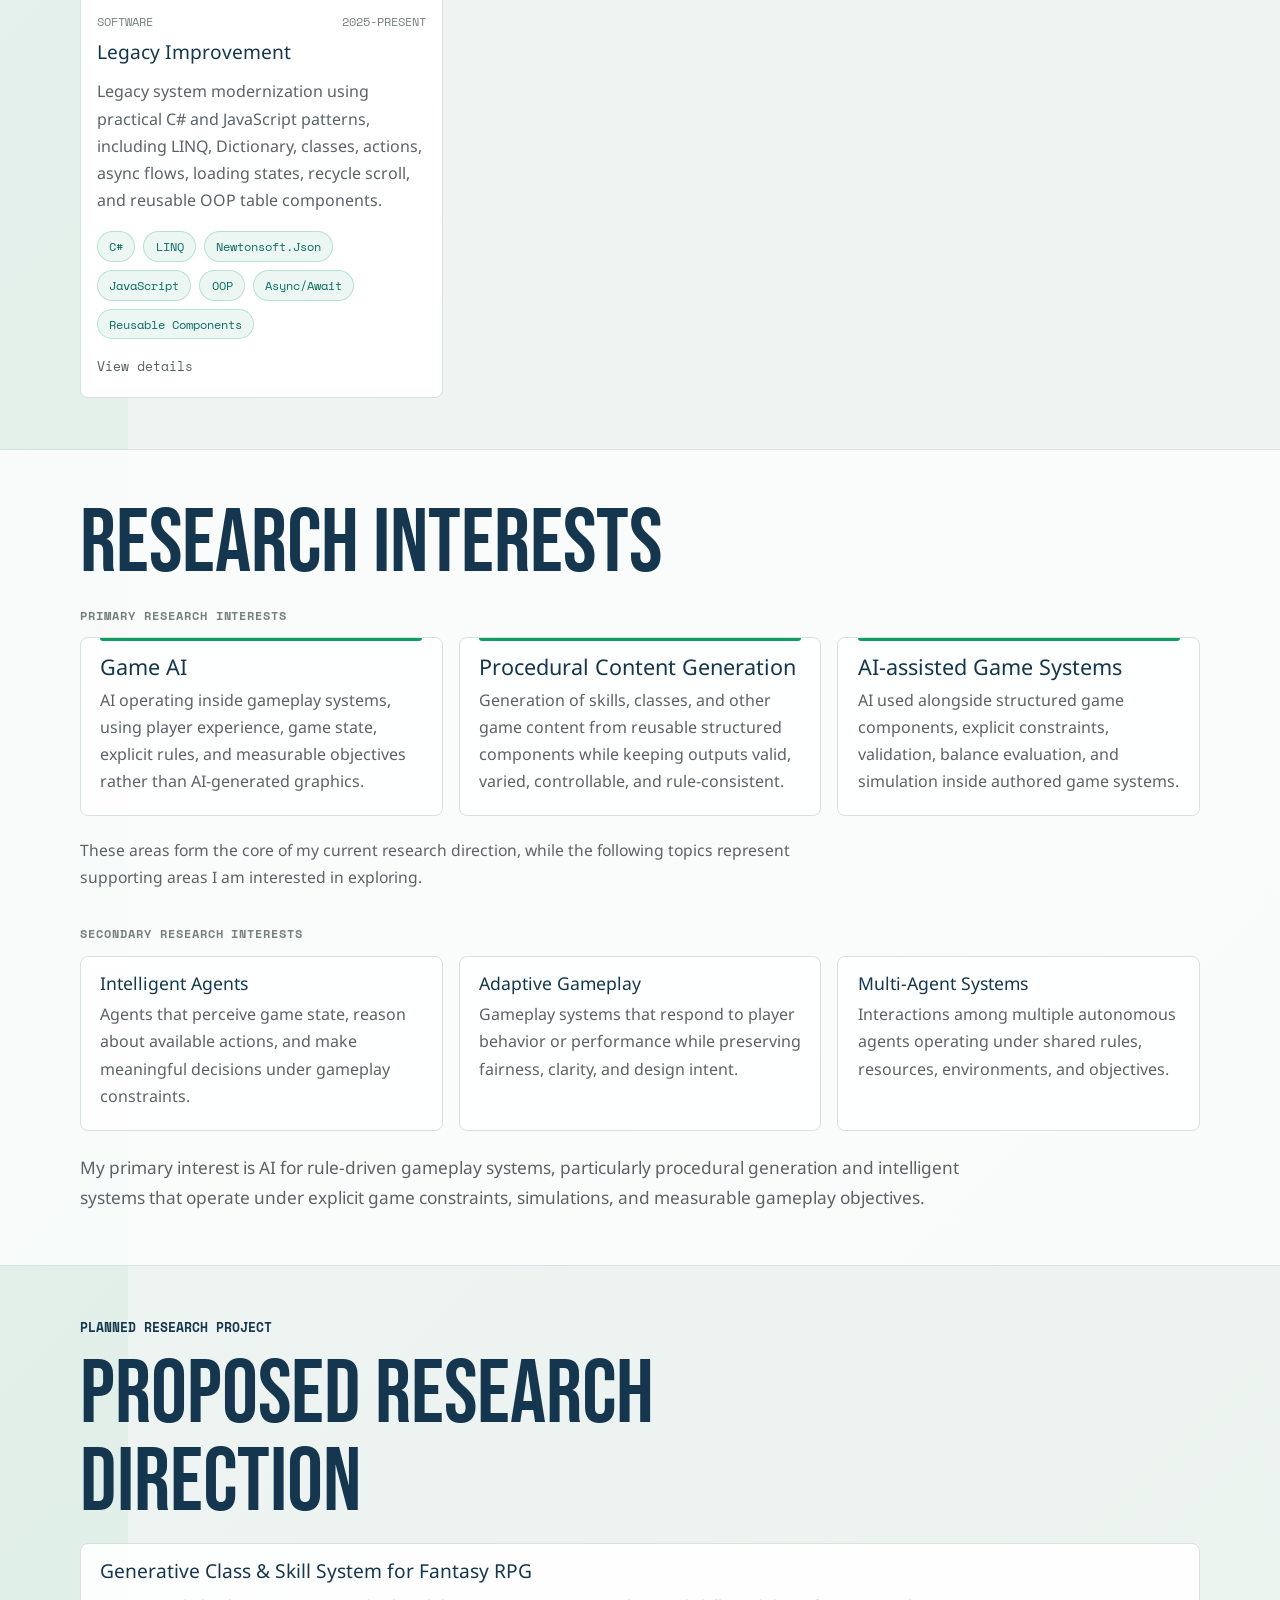
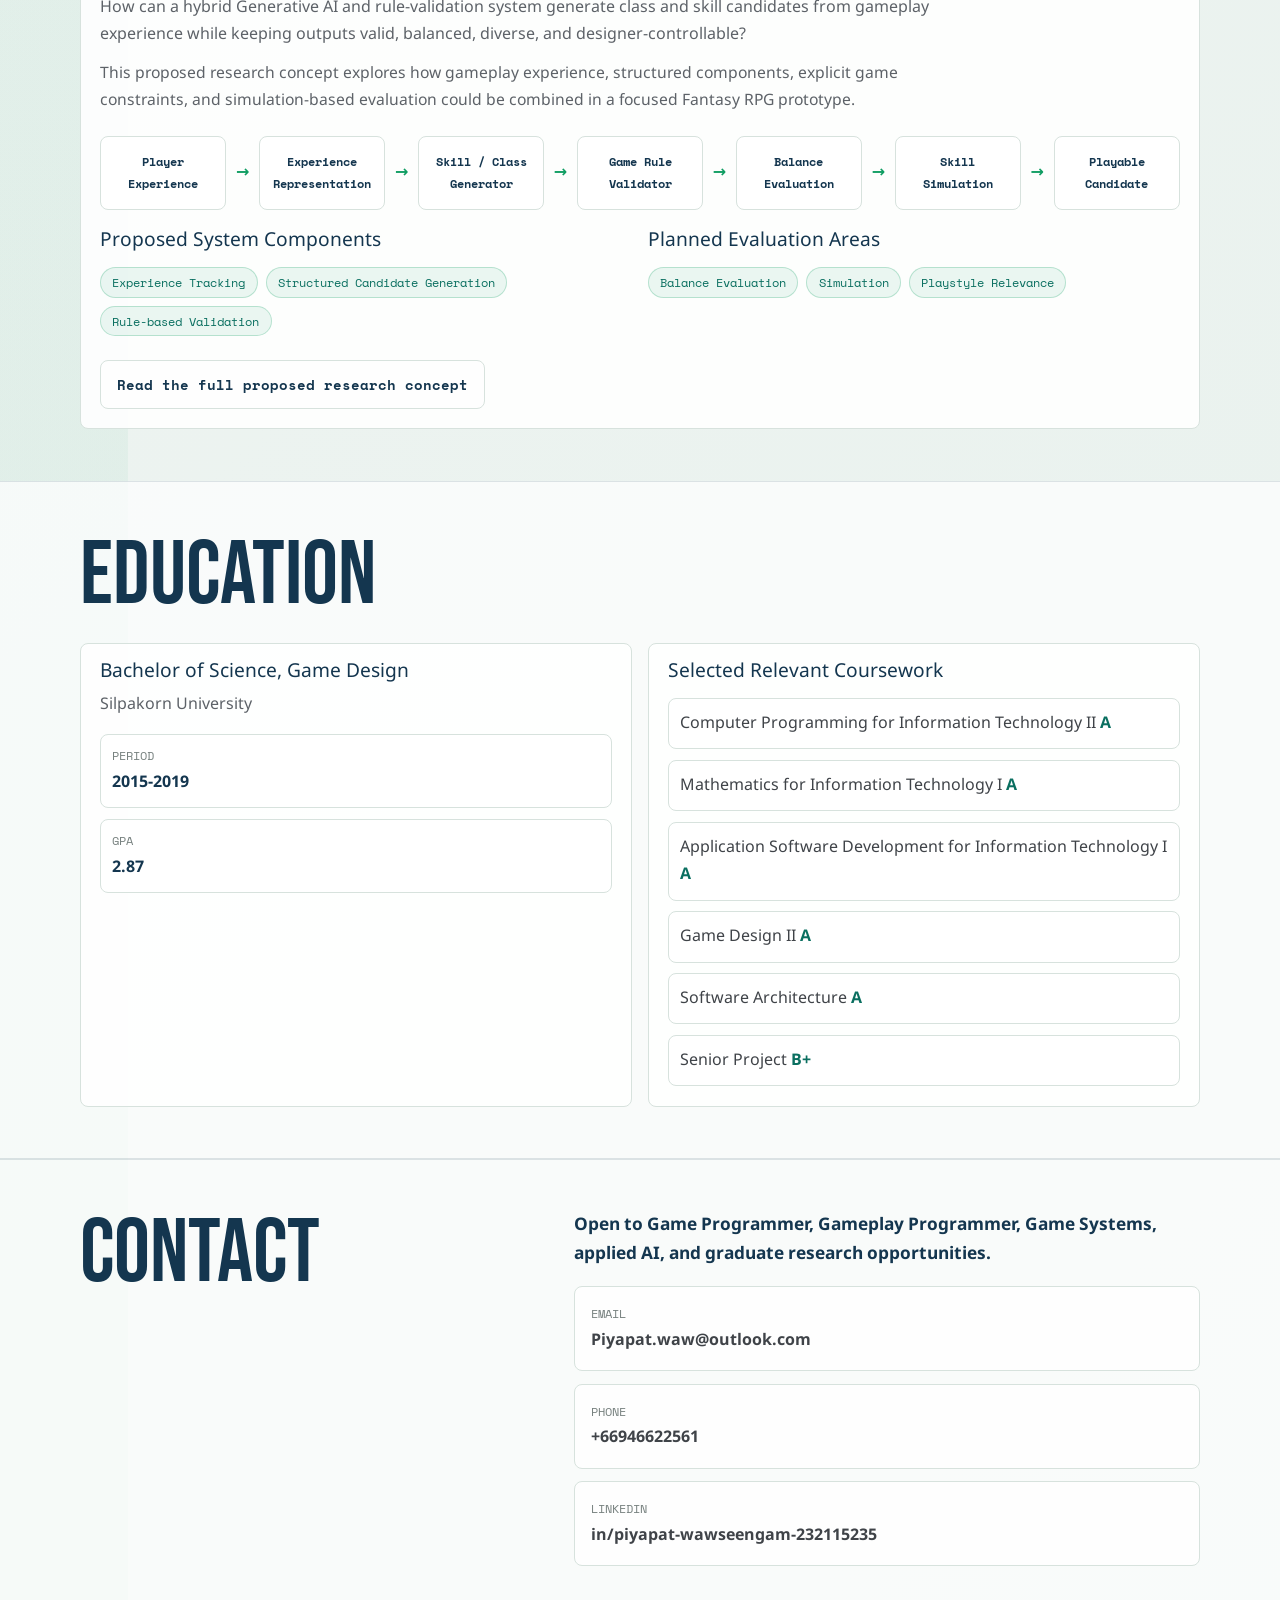
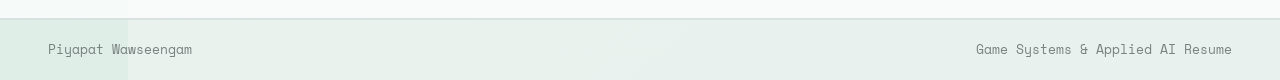
==== commit c4657baf: "Add proposed research prototype page" ====
--- a/game-ai/index.html
+++ b/game-ai/index.html
@@ -100,9 +100,10 @@
           <p class="research-supporting-statement" id="research-supporting-statement"></p>
           <div class="pipeline-flow" id="research-flow" aria-label="Planned research workflow"></div>
           <div class="direction-grid">
-            <div><h3>Generation Approaches</h3><div class="tag-list" id="research-approaches"></div></div>
-            <div><h3>Evaluation Framework</h3><div class="tag-list" id="research-evaluation"></div></div>
+            <div><h3>Proposed System Components</h3><div class="tag-list" id="research-approaches"></div></div>
+            <div><h3>Planned Evaluation Areas</h3><div class="tag-list" id="research-evaluation"></div></div>
           </div>
+          <a class="button ghost research-detail-link" href="research.html">Read the full proposed research concept</a>
         </article>
       </section>
 
--- a/game-ai/style.css
+++ b/game-ai/style.css
@@ -107,6 +107,78 @@
   font-size: 0.98rem;
 }
 
+.research-detail-link {
+  margin-top: 1.5rem;
+}
+
+.research-prototype-hero {
+  max-width: 1200px;
+}
+
+.research-prototype-hero h1 {
+  max-width: 1200px;
+  font-size: clamp(3.5rem, 5.4vw, 5.5rem);
+  line-height: 0.94;
+}
+
+.research-prototype-section {
+  padding-top: clamp(2.5rem, 6vw, 5rem);
+  padding-bottom: clamp(2.5rem, 6vw, 5rem);
+}
+
+.research-prototype-copy {
+  max-width: 900px;
+}
+
+.research-prototype-copy p + p {
+  margin-top: 1rem;
+}
+
+.research-prototype-copy ul,
+.research-prototype-card ul {
+  margin: 1rem 0 0;
+  padding-left: 1.25rem;
+  color: var(--muted);
+}
+
+.research-prototype-copy li + li,
+.research-prototype-card li + li {
+  margin-top: 0.35rem;
+}
+
+.research-prototype-grid {
+  display: grid;
+  grid-template-columns: repeat(3, minmax(0, 1fr));
+  gap: 1rem;
+  margin-top: 1.5rem;
+}
+
+.research-prototype-card {
+  padding: 1.2rem;
+  border: 1px solid var(--border);
+  border-radius: var(--radius);
+  background: rgba(255, 255, 255, 0.9);
+}
+
+.research-prototype-card p {
+  margin: 0.65rem 0 0;
+  color: var(--muted);
+}
+
+.research-prototype-flow {
+  flex-wrap: wrap;
+}
+
+.research-principle {
+  max-width: 950px;
+  margin: 2rem 0 0;
+  padding: 1.25rem 1.5rem;
+  border-left: 3px solid var(--accent);
+  color: var(--navy);
+  font-size: 1.15rem;
+  font-weight: 700;
+}
+
 .pipeline-flow {
   display: flex;
   align-items: stretch;
@@ -192,13 +264,16 @@
 
 @media (max-width: 900px) {
   .research-grid { grid-template-columns: repeat(2, minmax(0, 1fr)); }
+  .research-prototype-grid { grid-template-columns: repeat(2, minmax(0, 1fr)); }
   .pipeline-flow { flex-direction: column; }
   .flow-arrow { transform: rotate(90deg); }
 }
 
 @media (max-width: 640px) {
   #hero-name { font-size: clamp(3.2rem, 15vw, 4.3rem); }
+  .research-prototype-hero h1 { font-size: clamp(3.1rem, 14vw, 4.2rem); }
   .research-grid,
+  .research-prototype-grid,
   .direction-grid,
   .education-grid { grid-template-columns: 1fr; }
 }
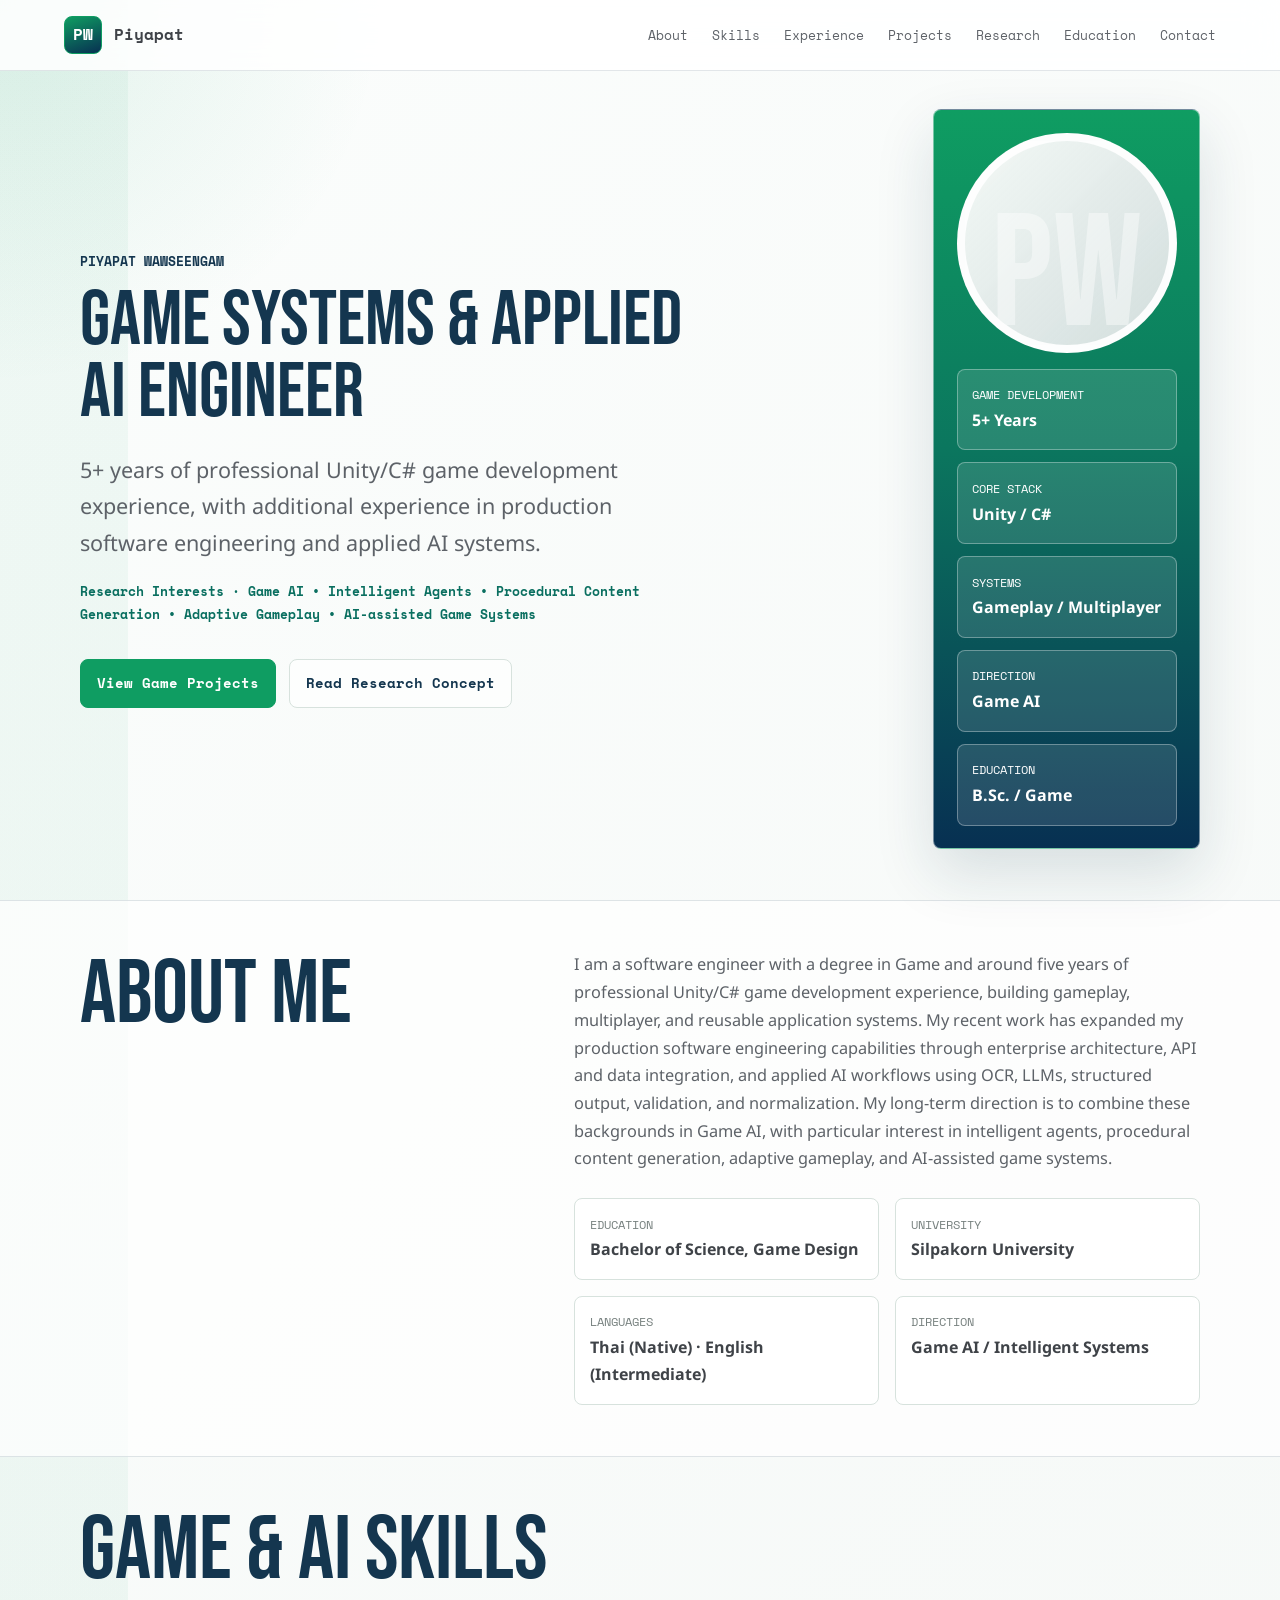
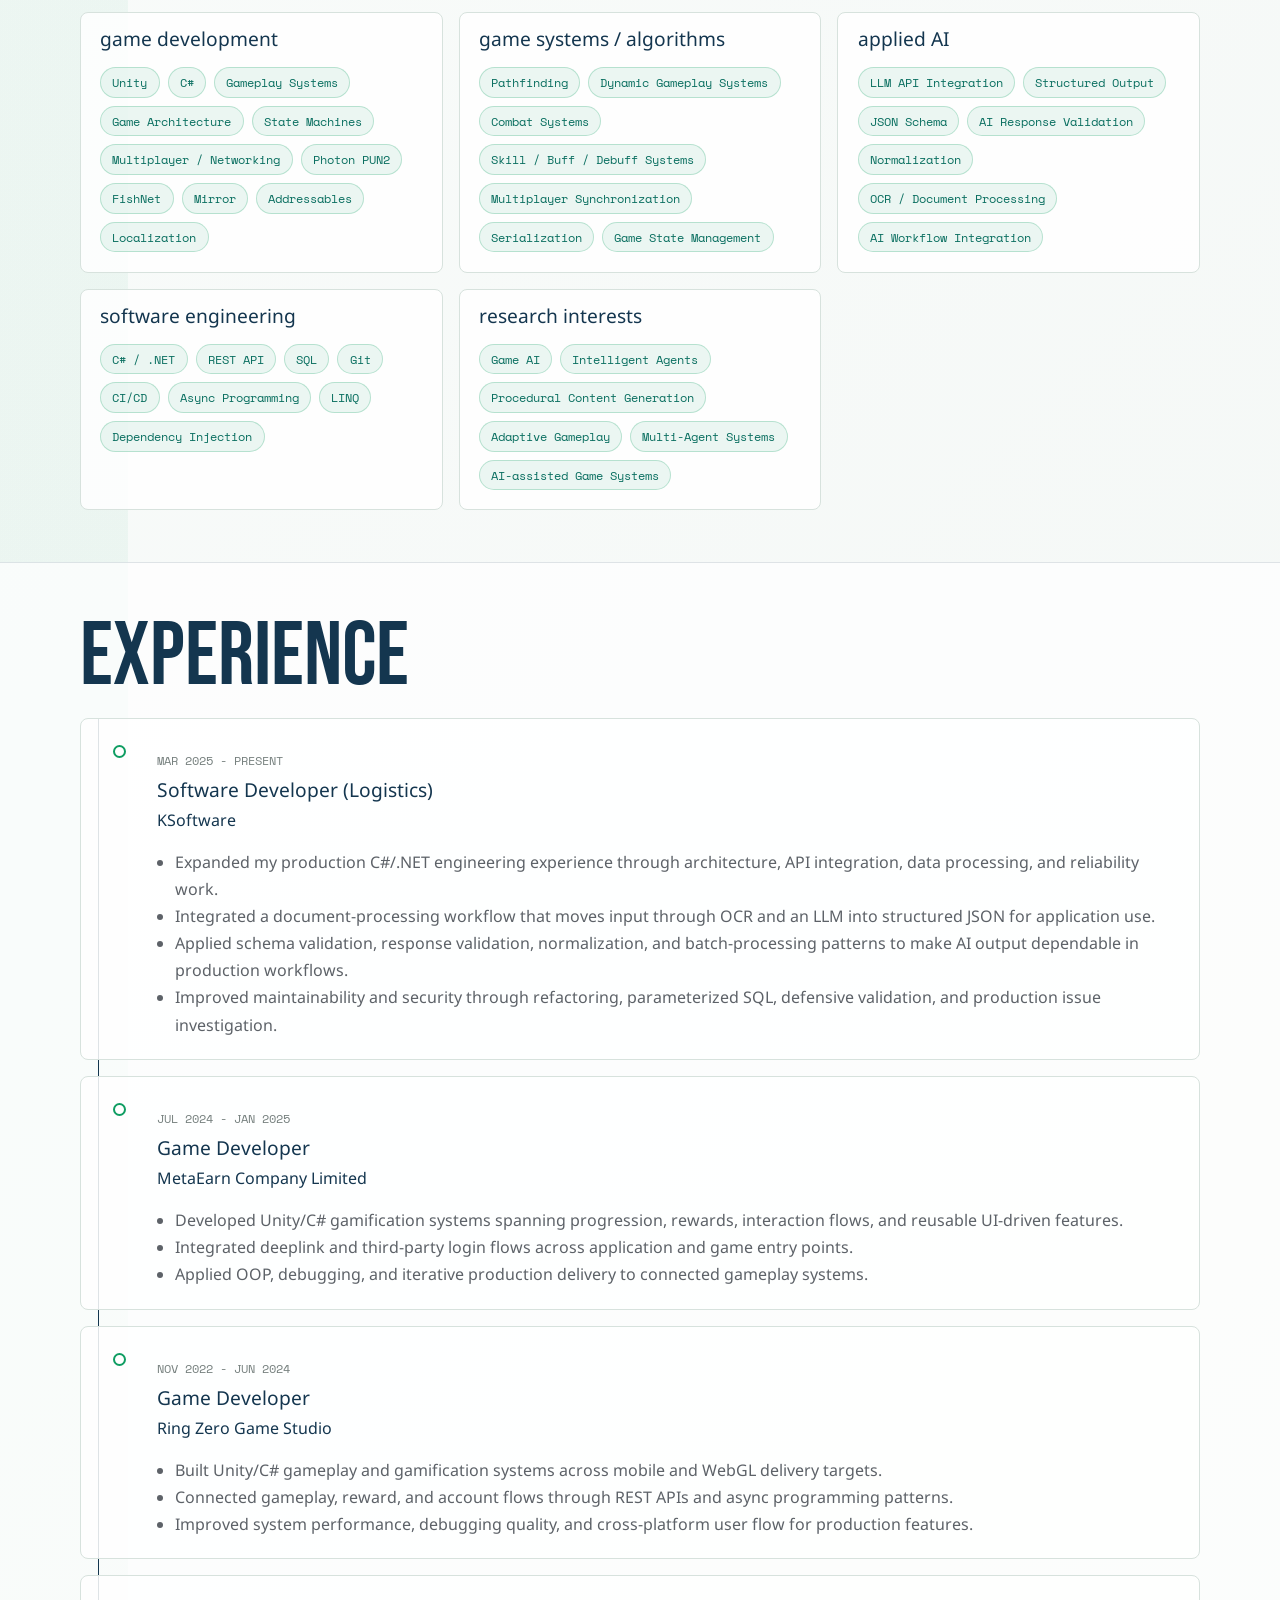
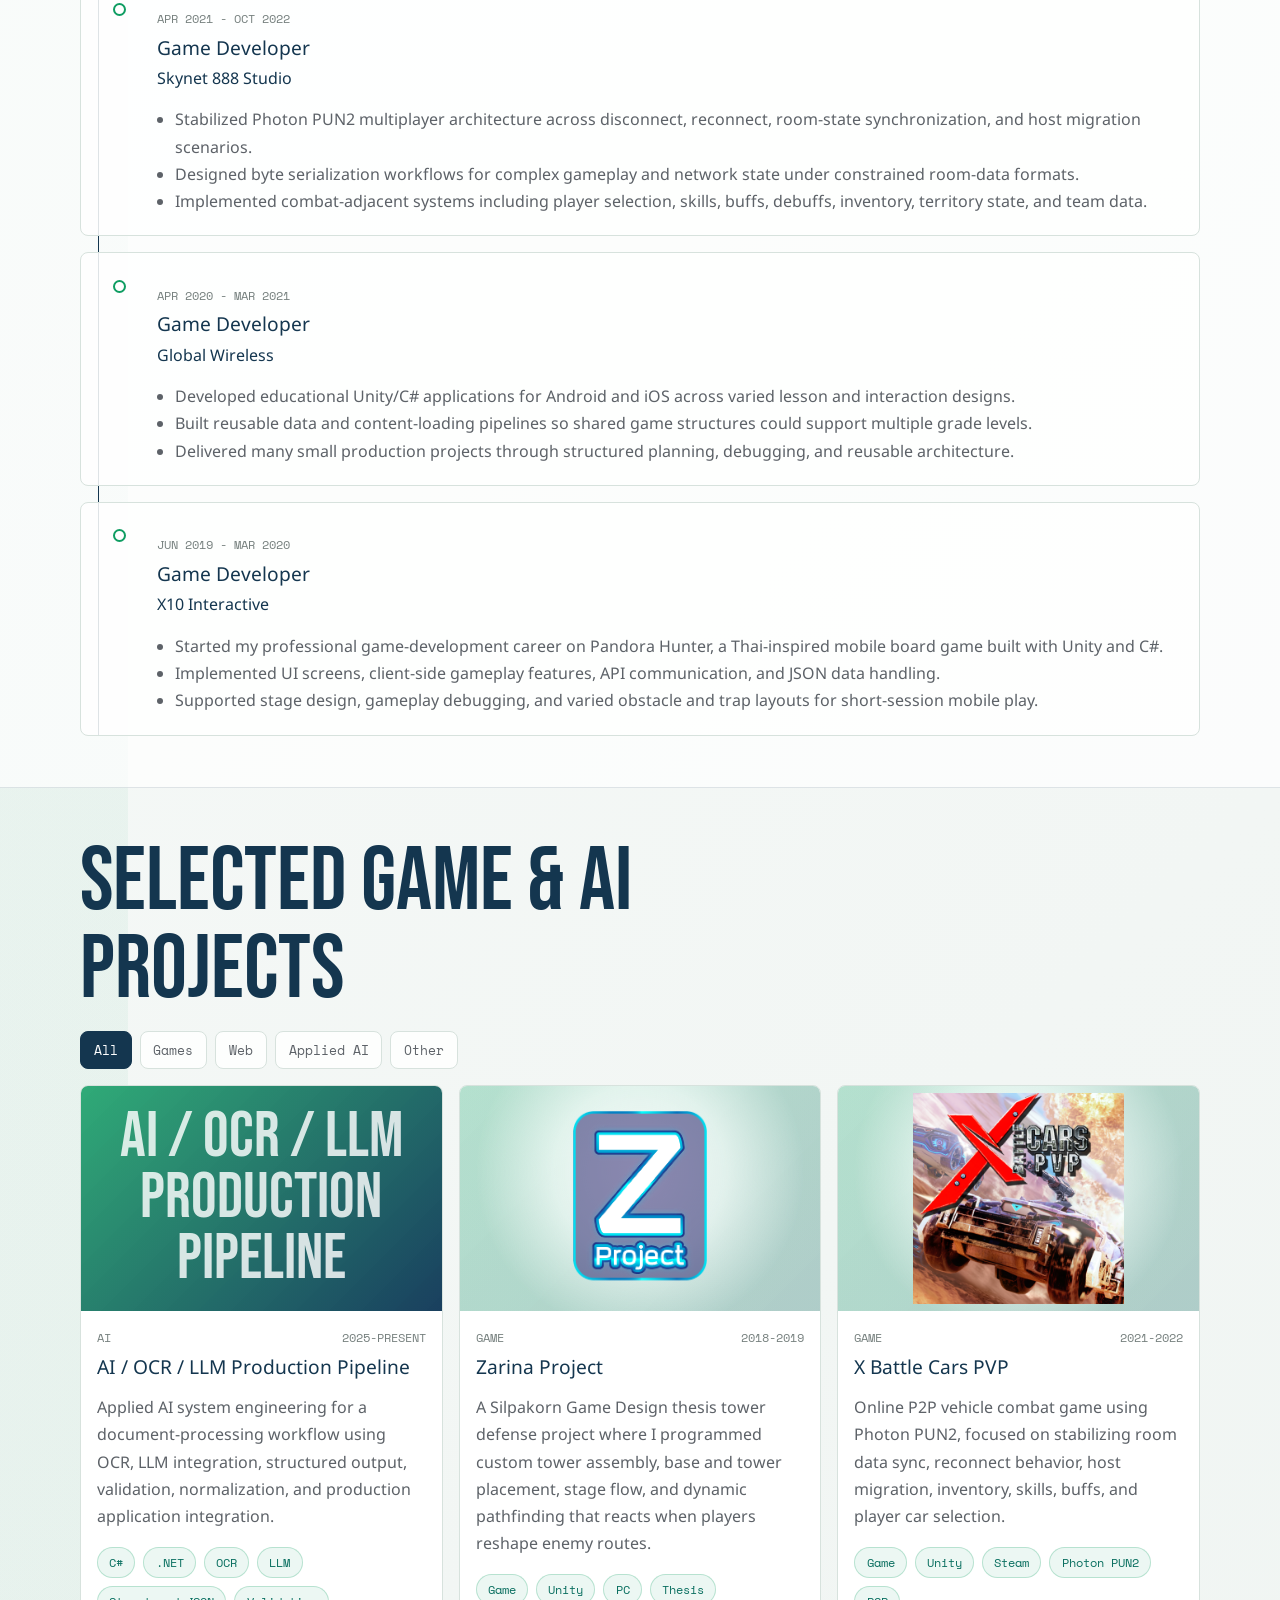
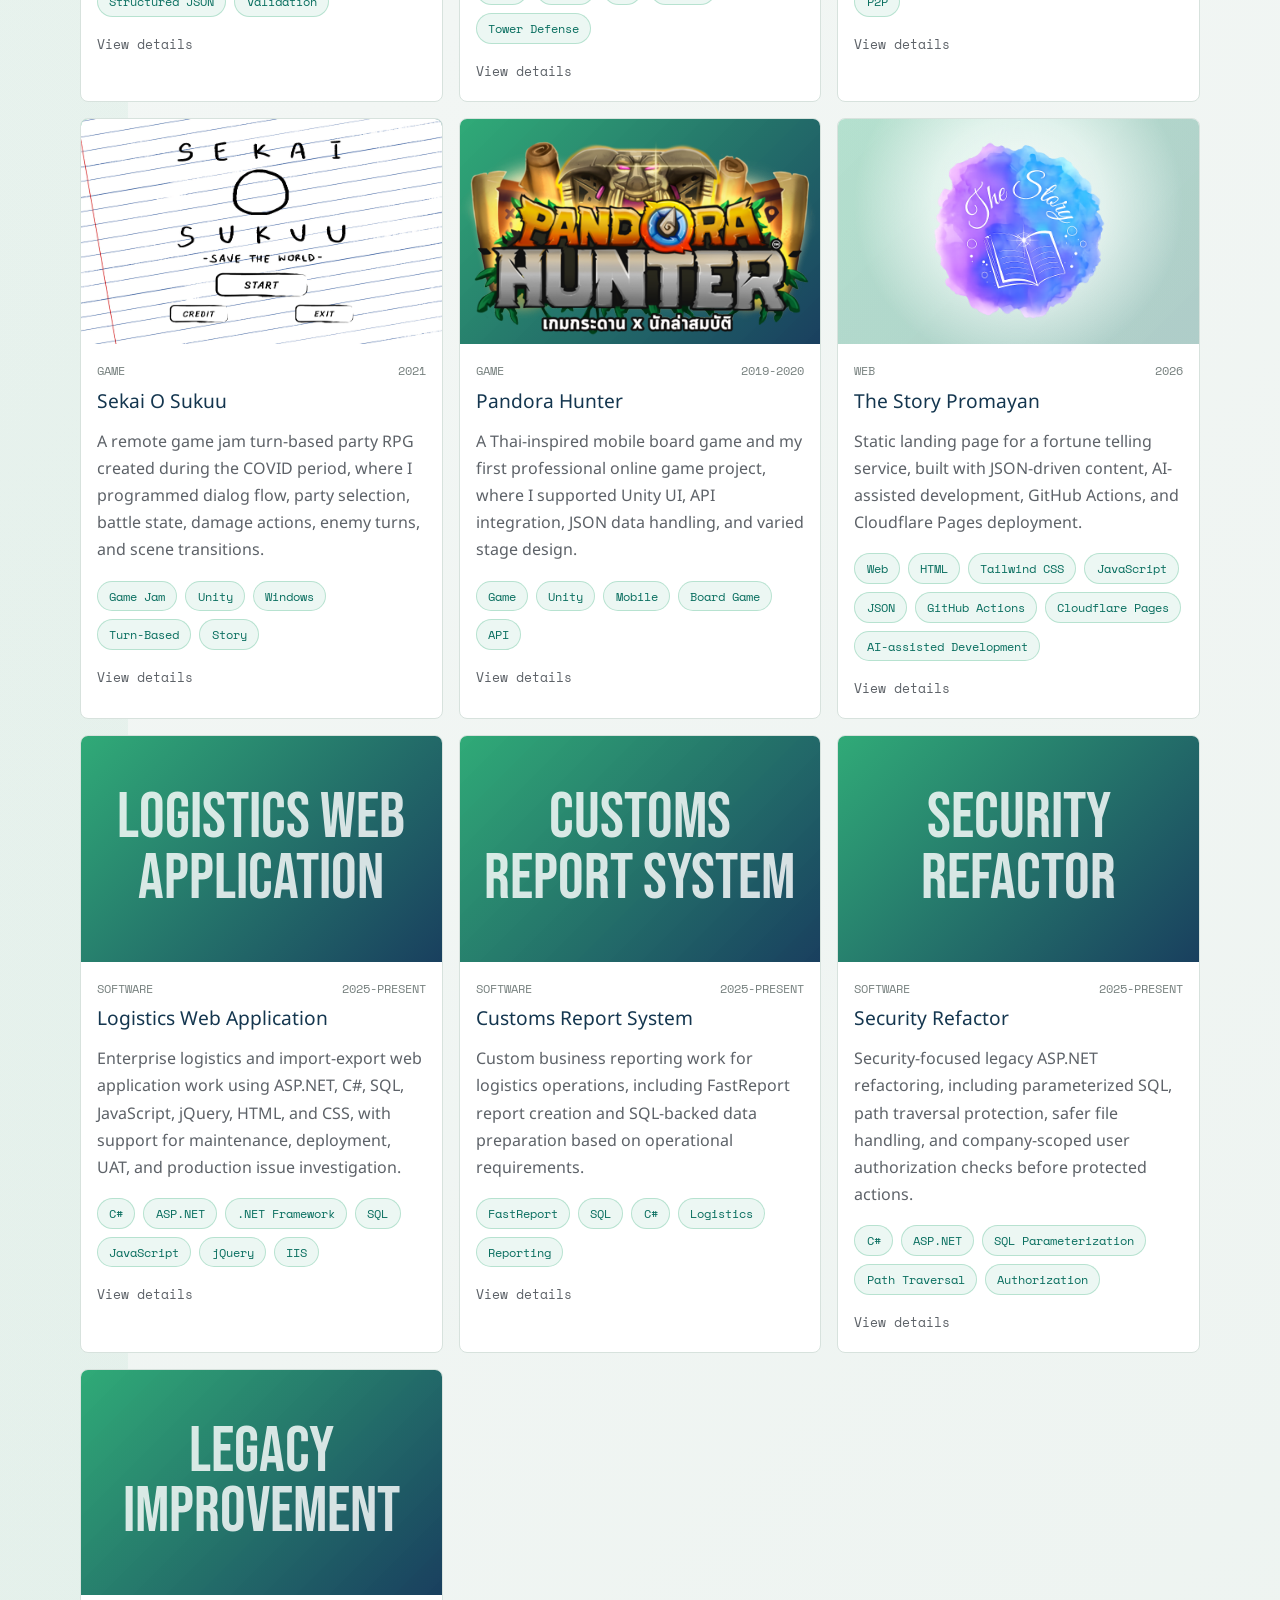
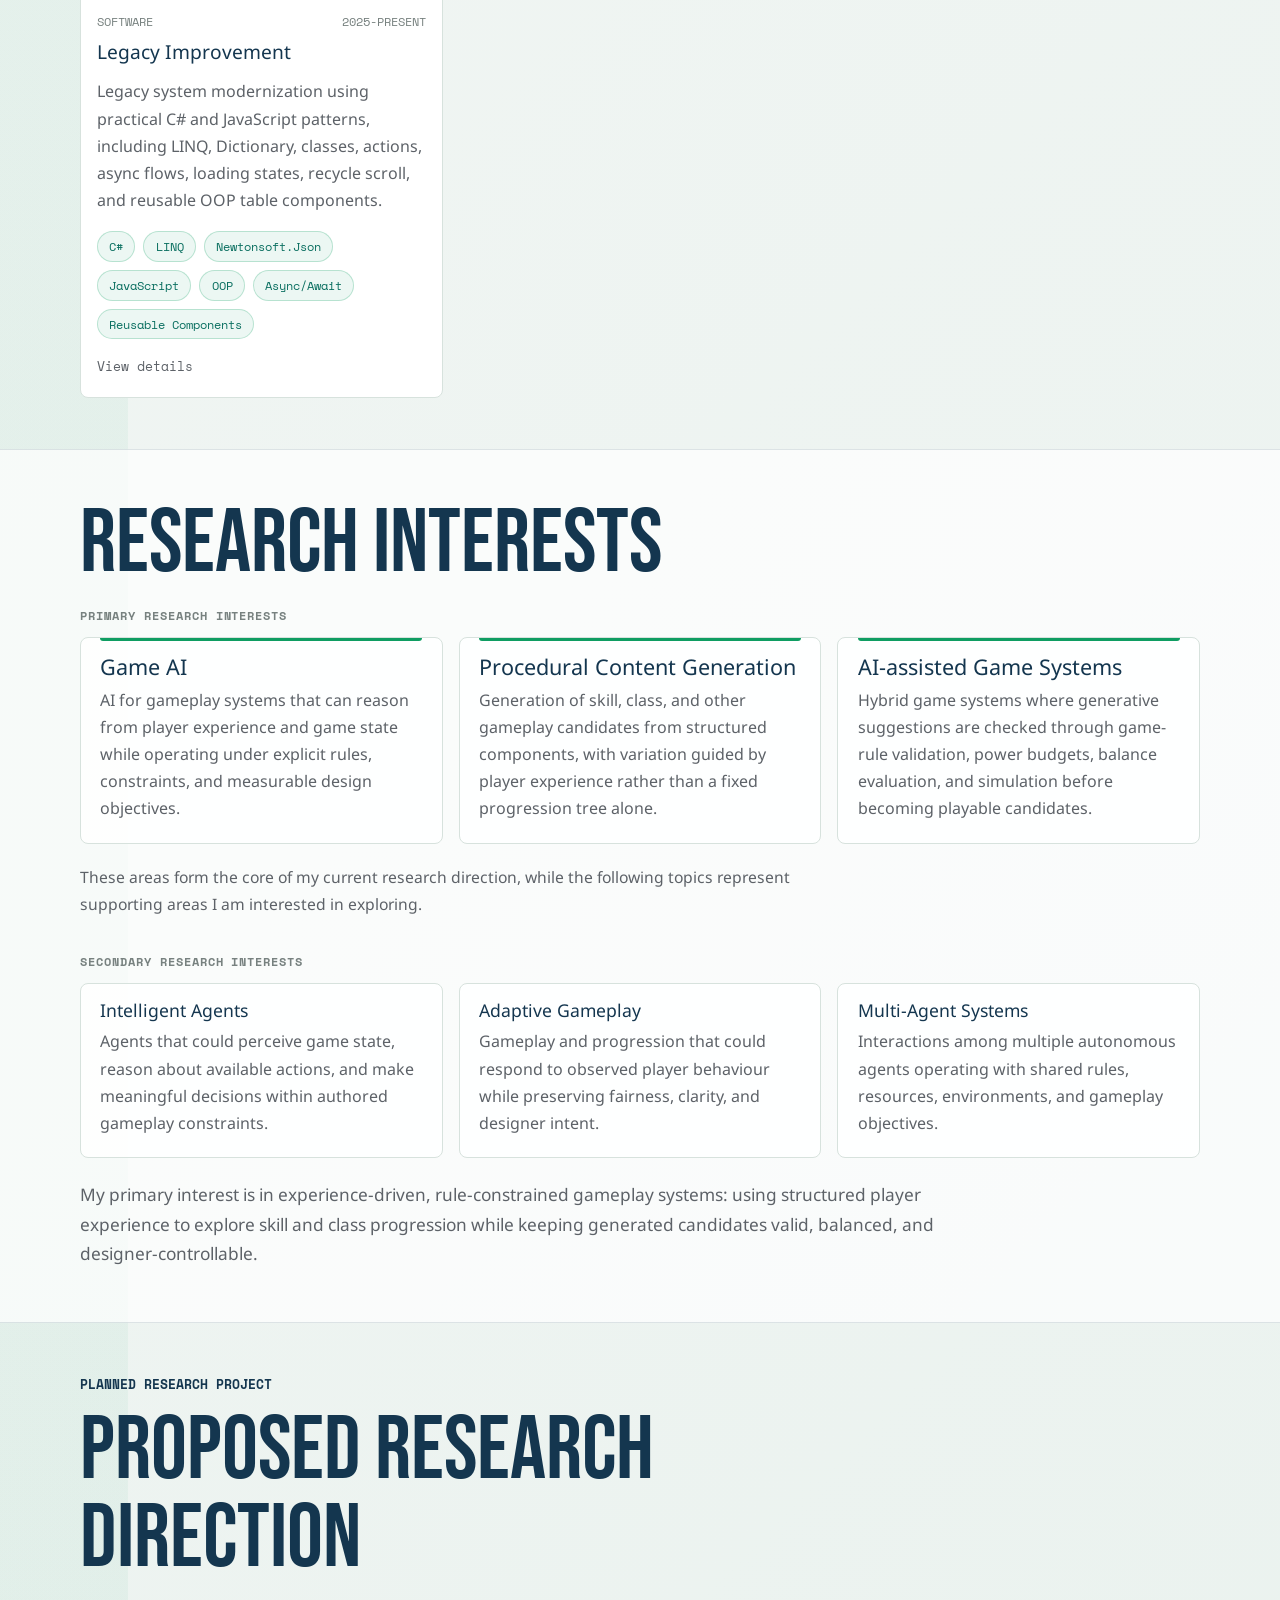
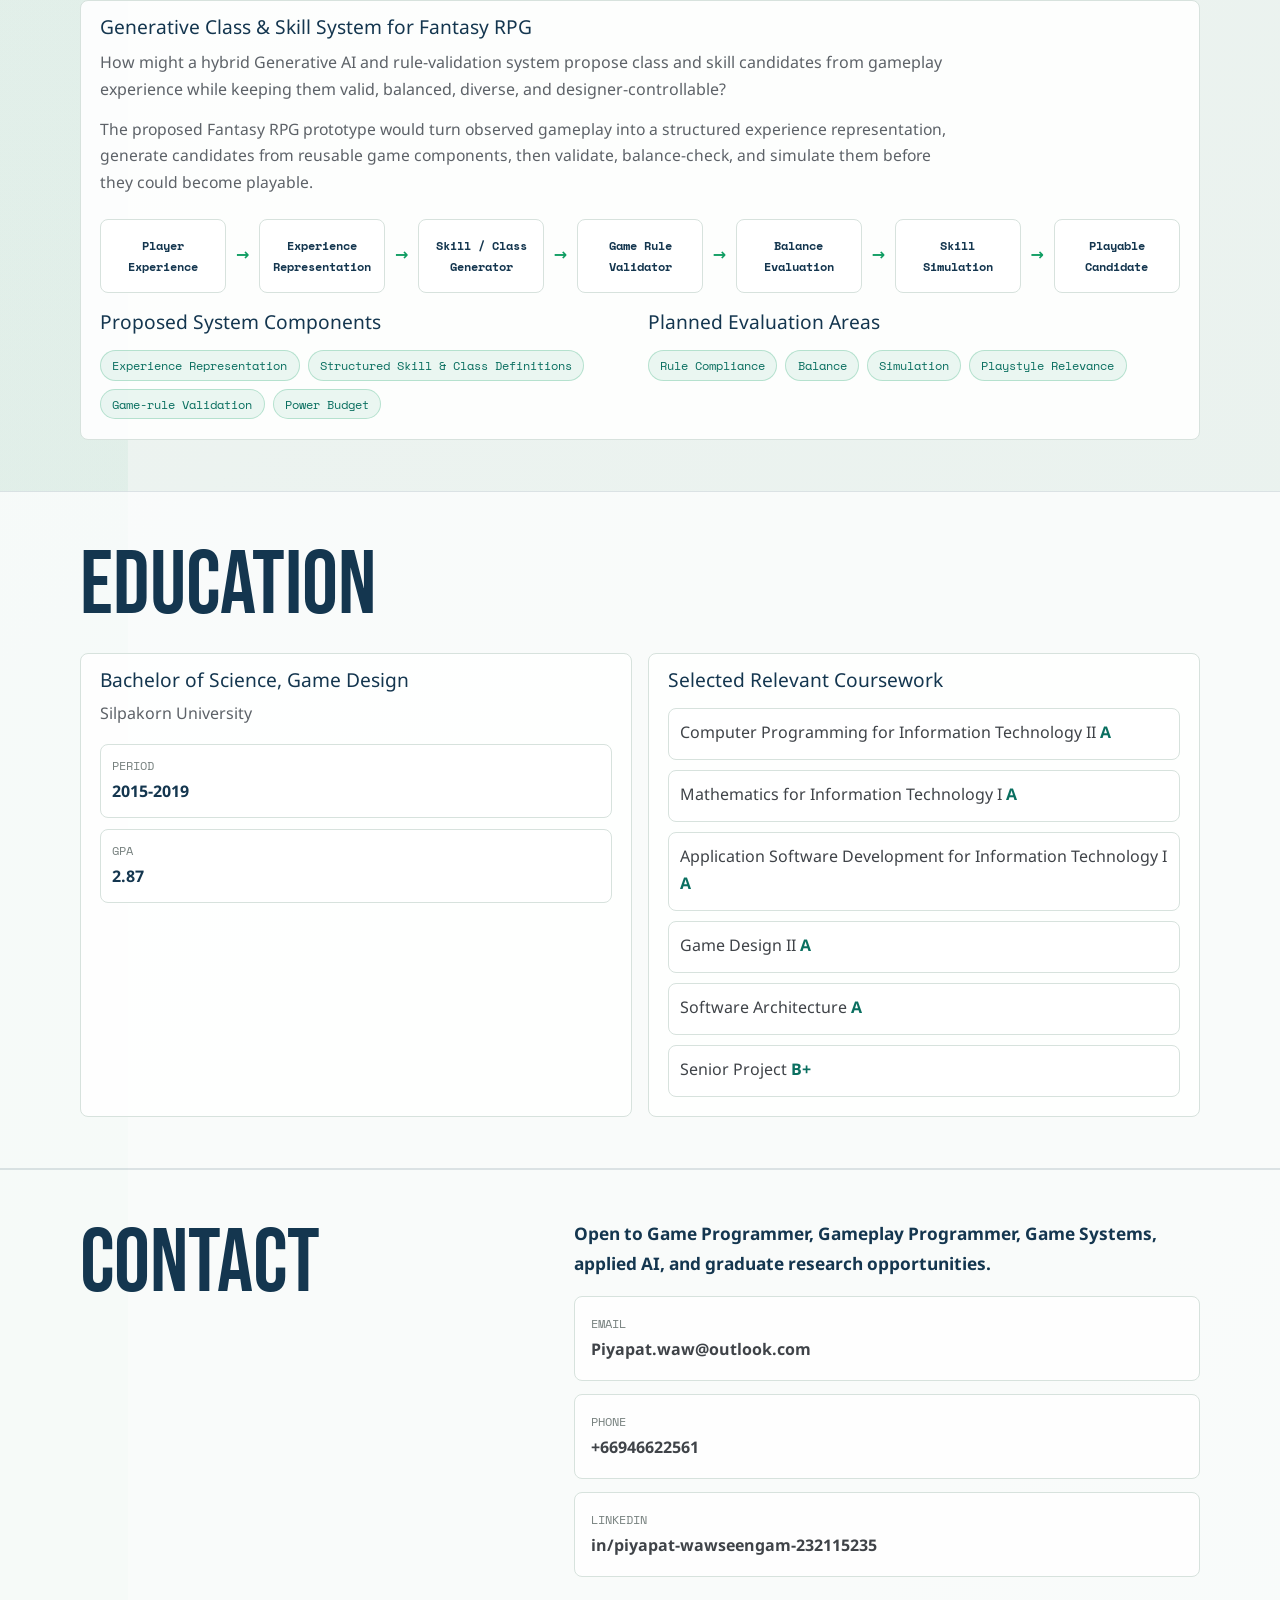
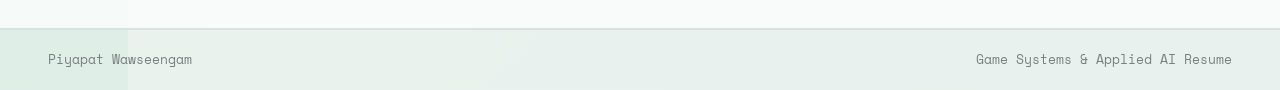
==== commit 5676f743: "Add live research document link" ====
--- a/game-ai/index.html
+++ b/game-ai/index.html
@@ -33,7 +33,7 @@
           <p class="research-interests-line" id="hero-research-interests"></p>
           <div class="hero-actions">
             <a class="button primary" href="#portfolio">View Game Projects</a>
-            <a class="button ghost" href="#research">View Research Interests</a>
+            <a class="button ghost" href="https://docs.google.com/document/d/1itGtSCVdEXuMCQg7N7fi3GEvDGH3miWi5dylwC3-rMA/edit" target="_blank" rel="noreferrer">Read Research Concept</a>
           </div>
         </div>
         <aside class="hero-panel reveal" aria-label="Profile summary">
@@ -103,7 +103,6 @@
             <div><h3>Proposed System Components</h3><div class="tag-list" id="research-approaches"></div></div>
             <div><h3>Planned Evaluation Areas</h3><div class="tag-list" id="research-evaluation"></div></div>
           </div>
-          <a class="button ghost research-detail-link" href="research.html">Read the full proposed research concept</a>
         </article>
       </section>
 
--- a/game-ai/style.css
+++ b/game-ai/style.css
@@ -111,6 +111,27 @@
   margin-top: 1.5rem;
 }
 
+.source-document {
+  margin-top: 1.5rem;
+}
+
+.source-document-panel {
+  margin-top: 1rem;
+}
+
+.source-document-frame {
+  display: block;
+  width: 100%;
+  min-height: 720px;
+  border: 1px solid var(--border);
+  border-radius: var(--radius);
+  background: var(--surface);
+}
+
+.source-document-panel p {
+  margin: 0.75rem 0 0;
+}
+
 .research-prototype-hero {
   max-width: 1200px;
 }
@@ -272,6 +293,7 @@
 @media (max-width: 640px) {
   #hero-name { font-size: clamp(3.2rem, 15vw, 4.3rem); }
   .research-prototype-hero h1 { font-size: clamp(3.1rem, 14vw, 4.2rem); }
+  .source-document-frame { min-height: 560px; }
   .research-grid,
   .research-prototype-grid,
   .direction-grid,
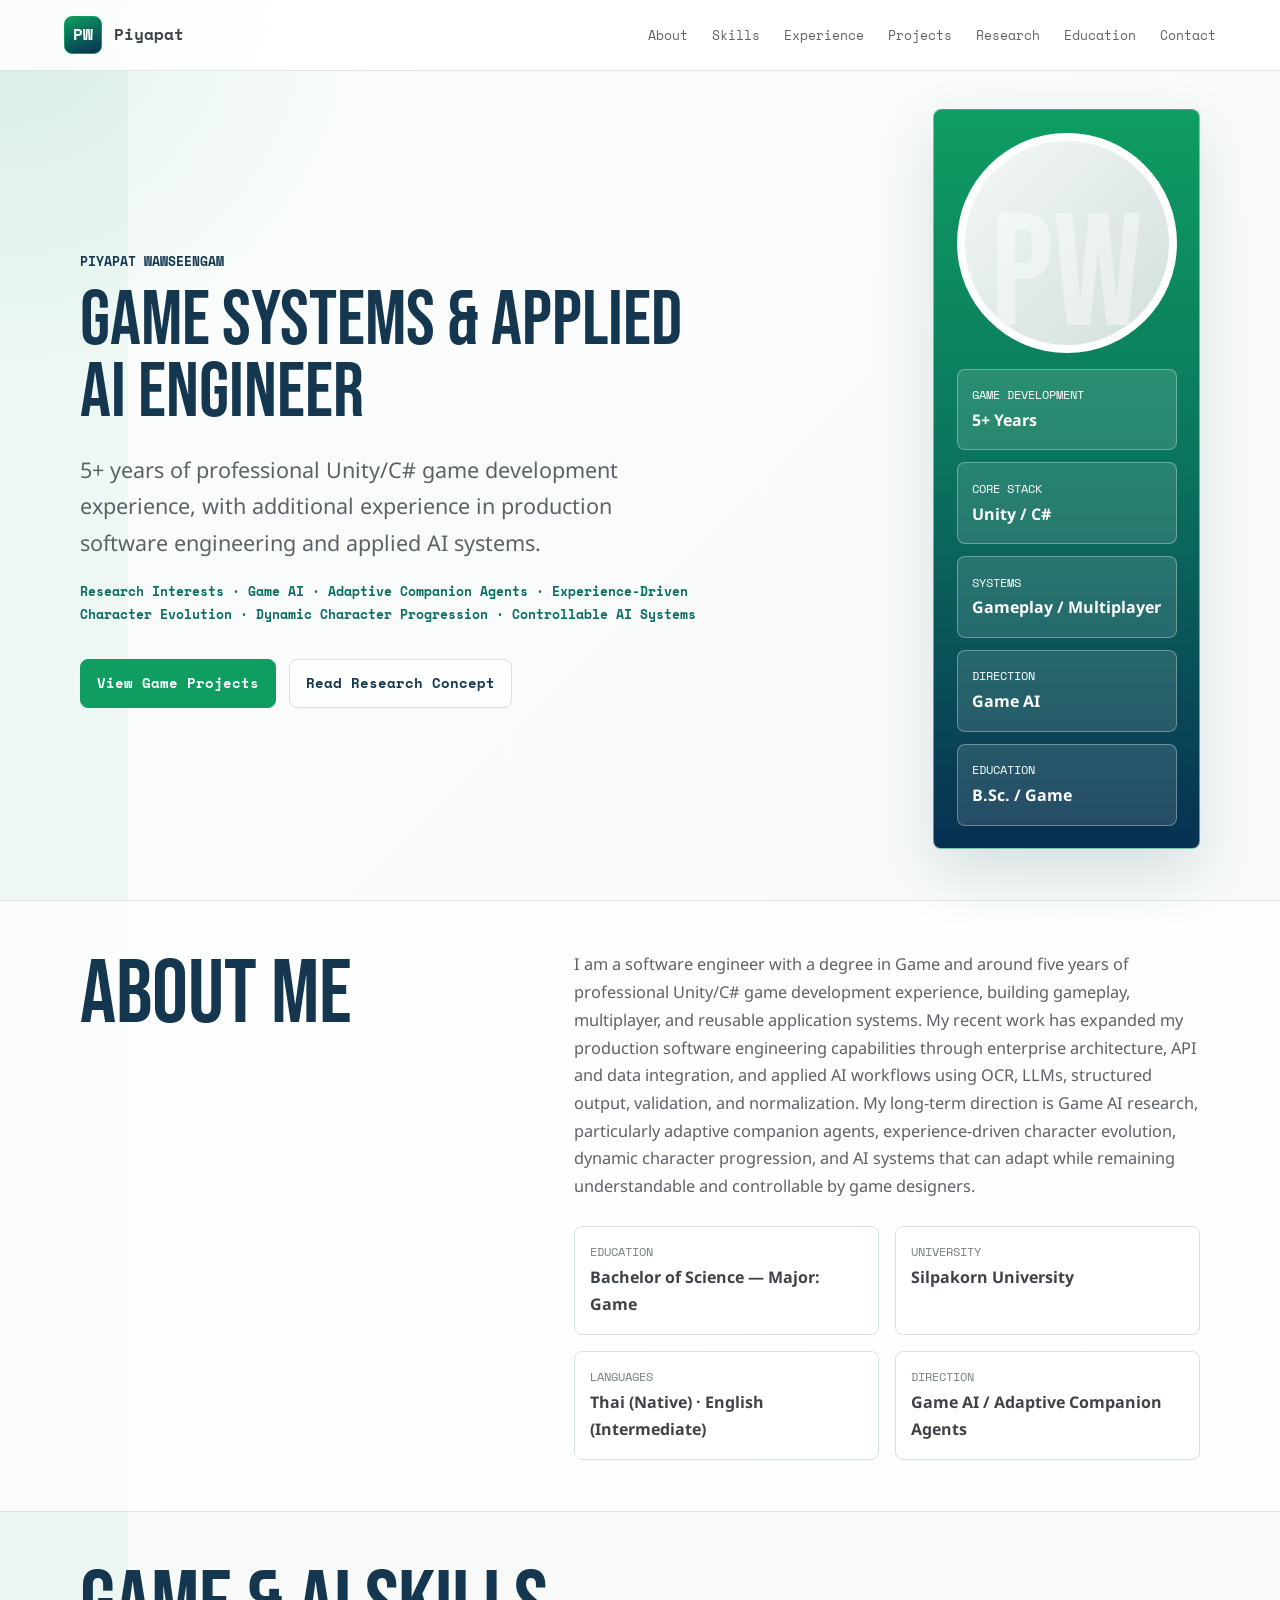
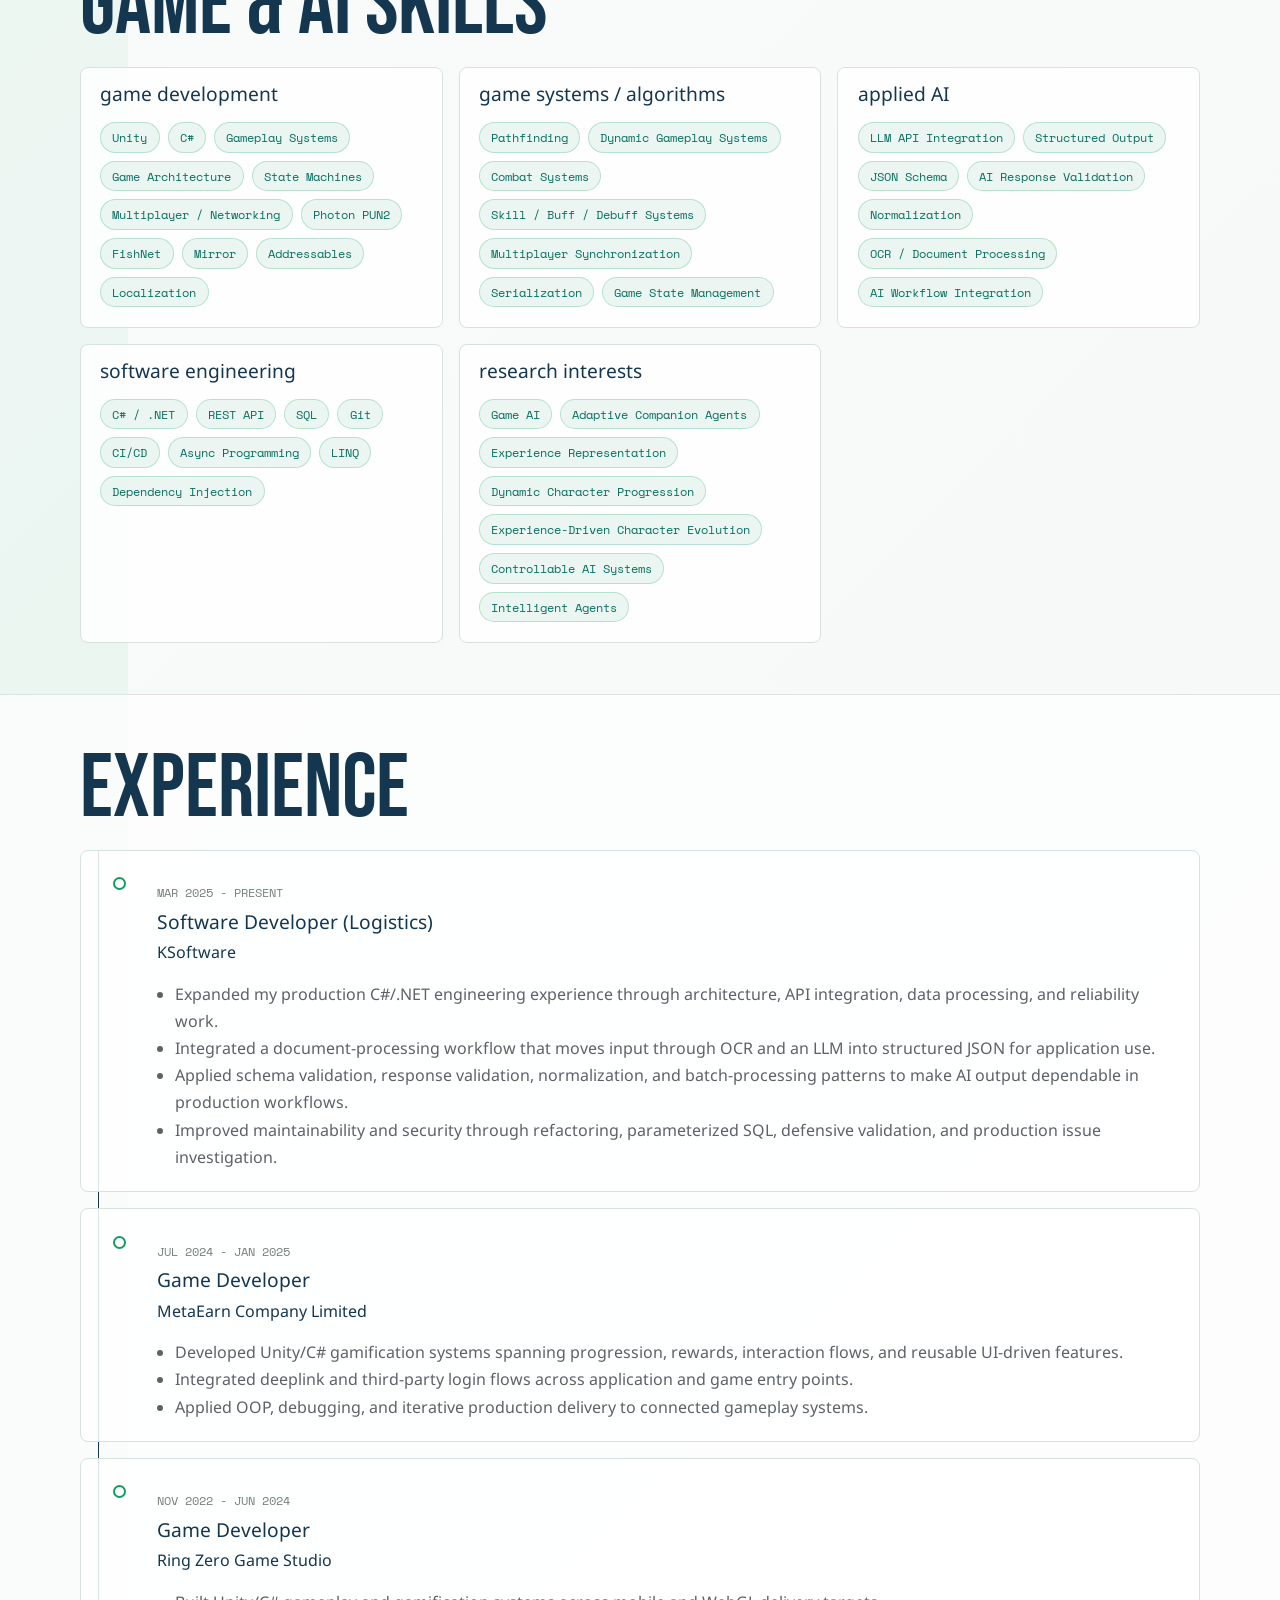
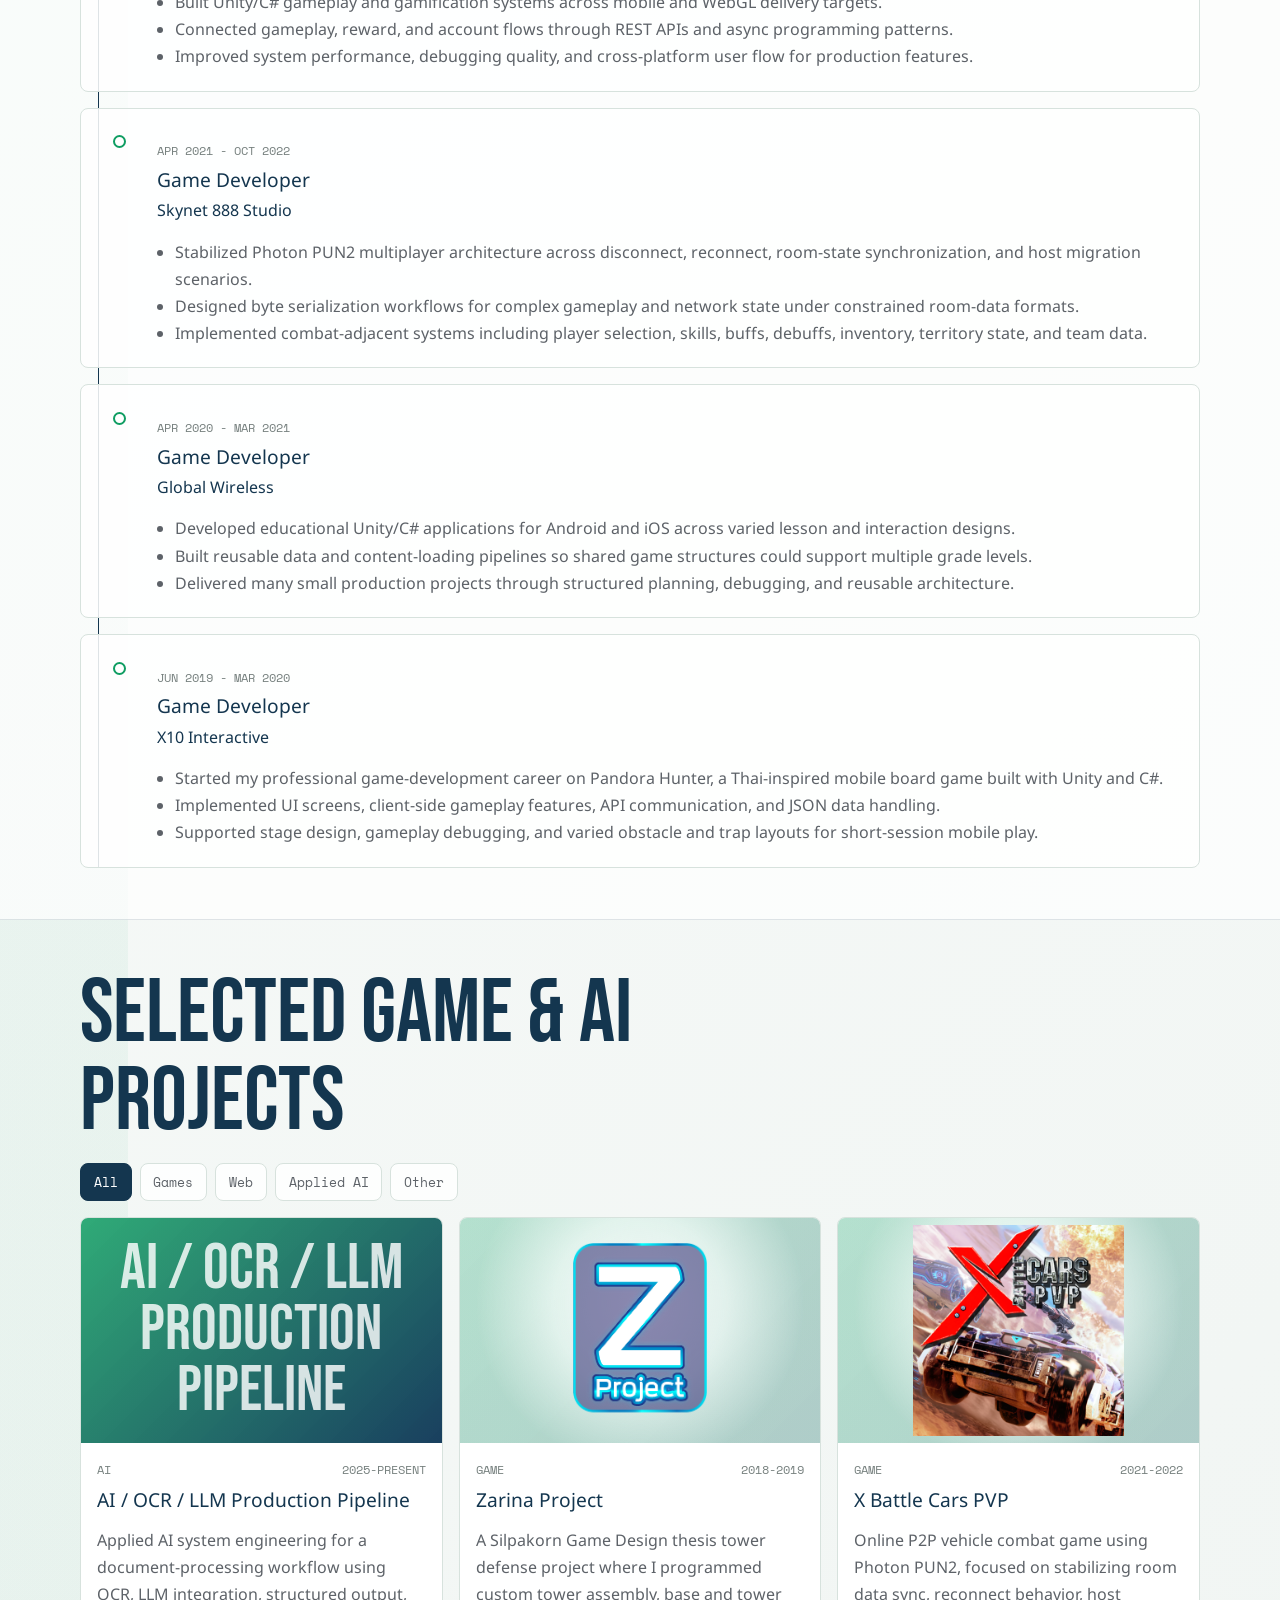
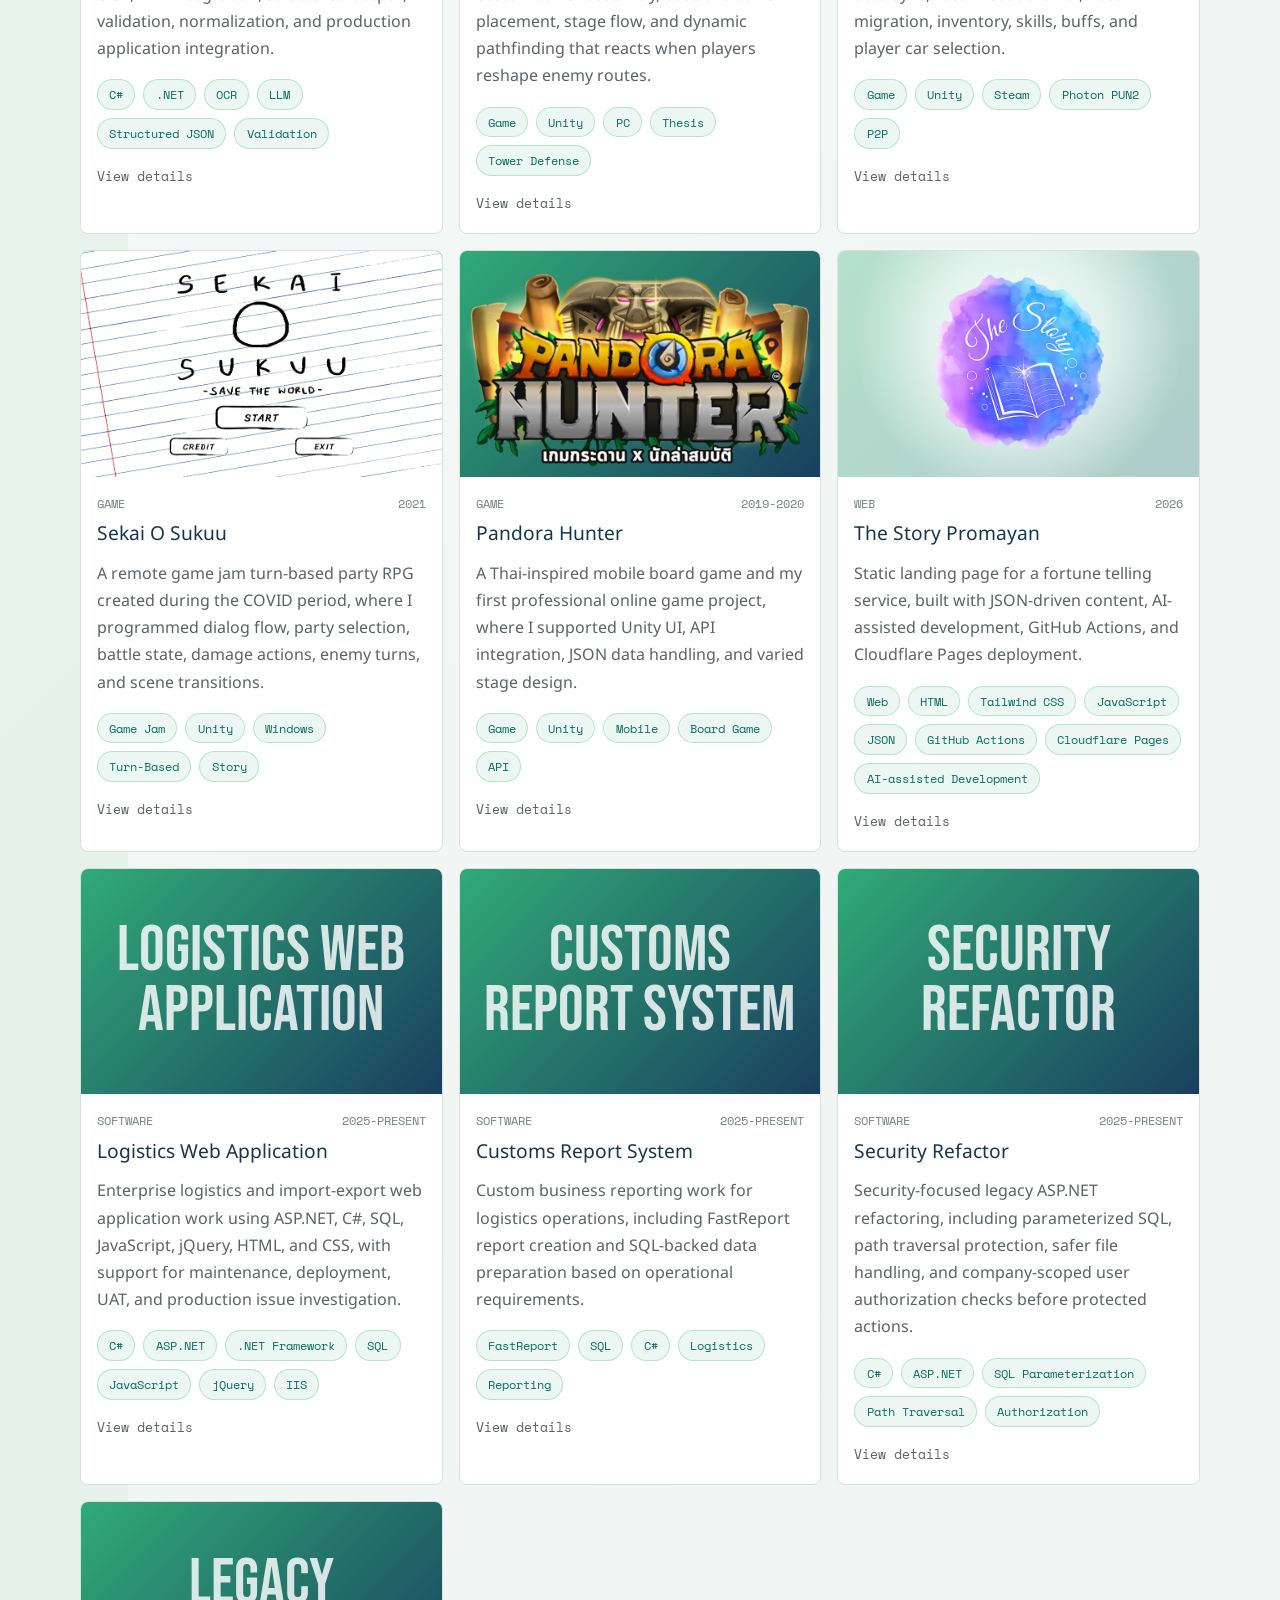
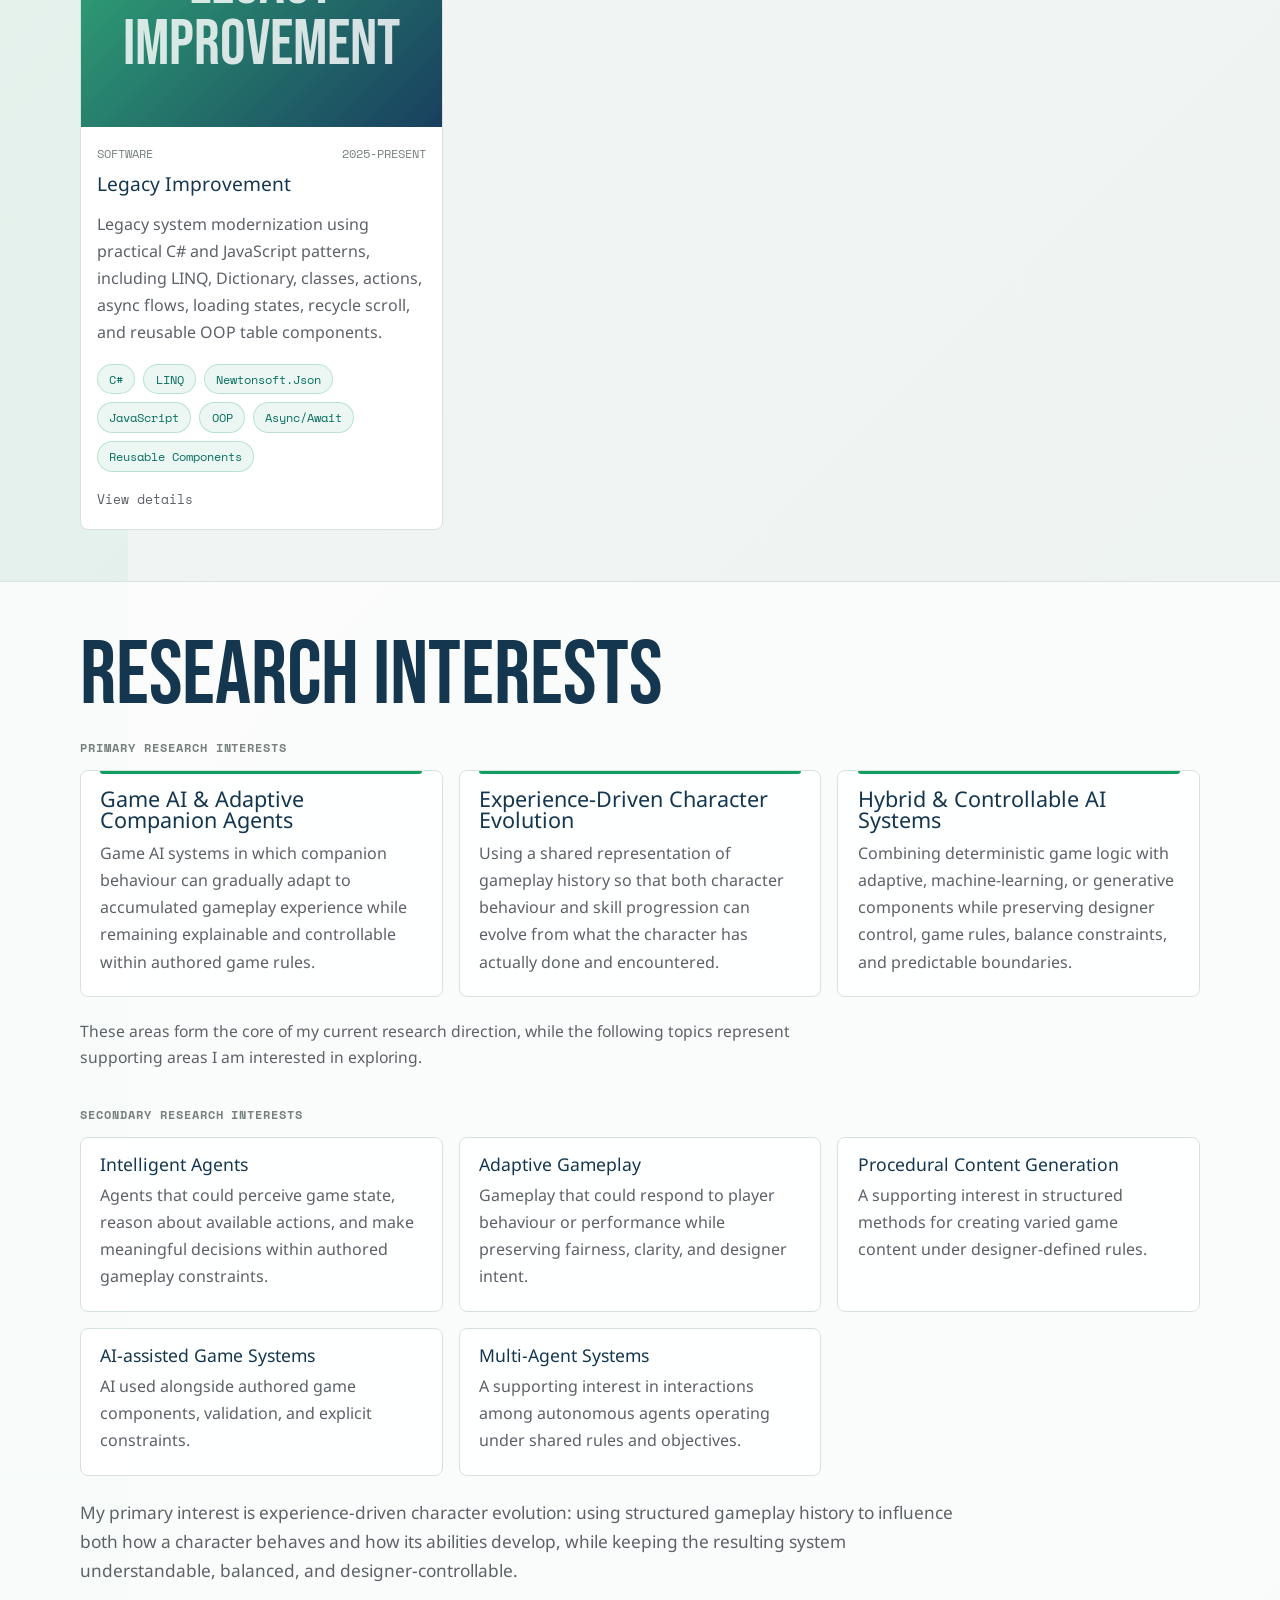
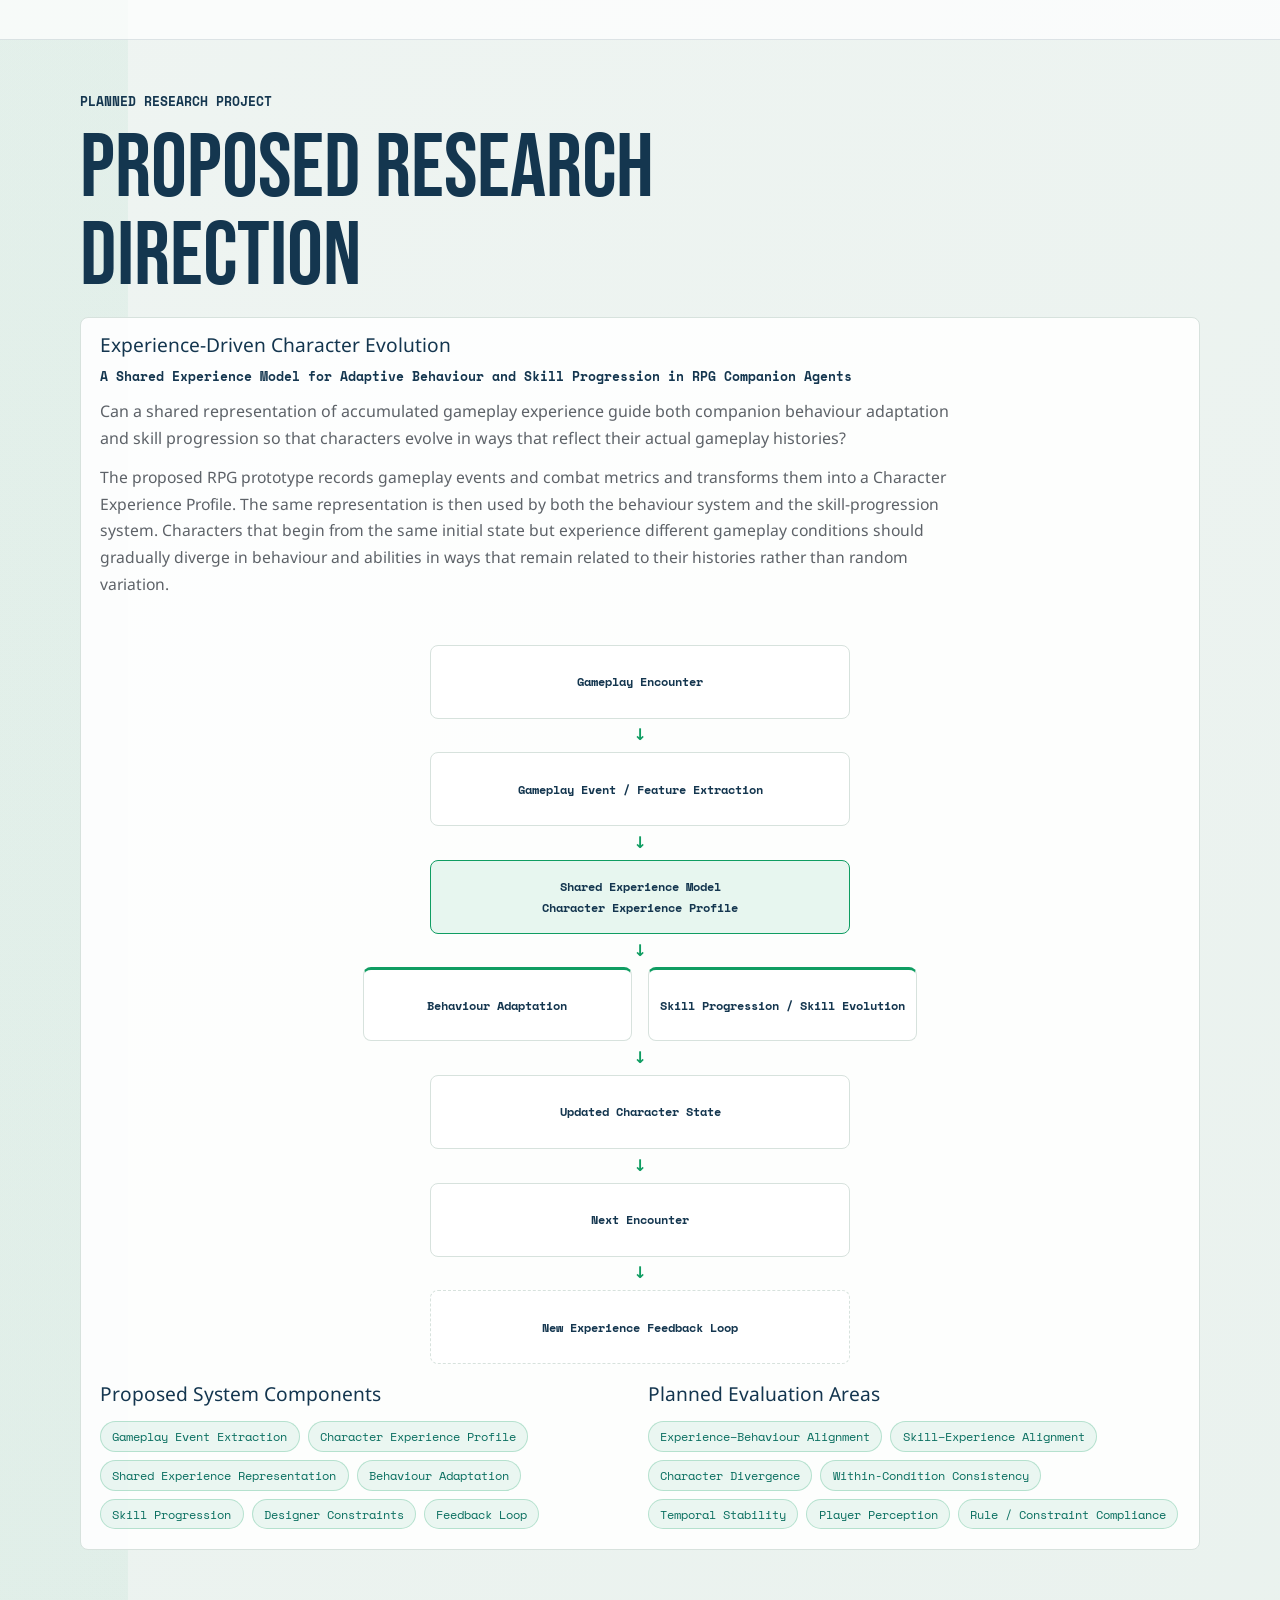
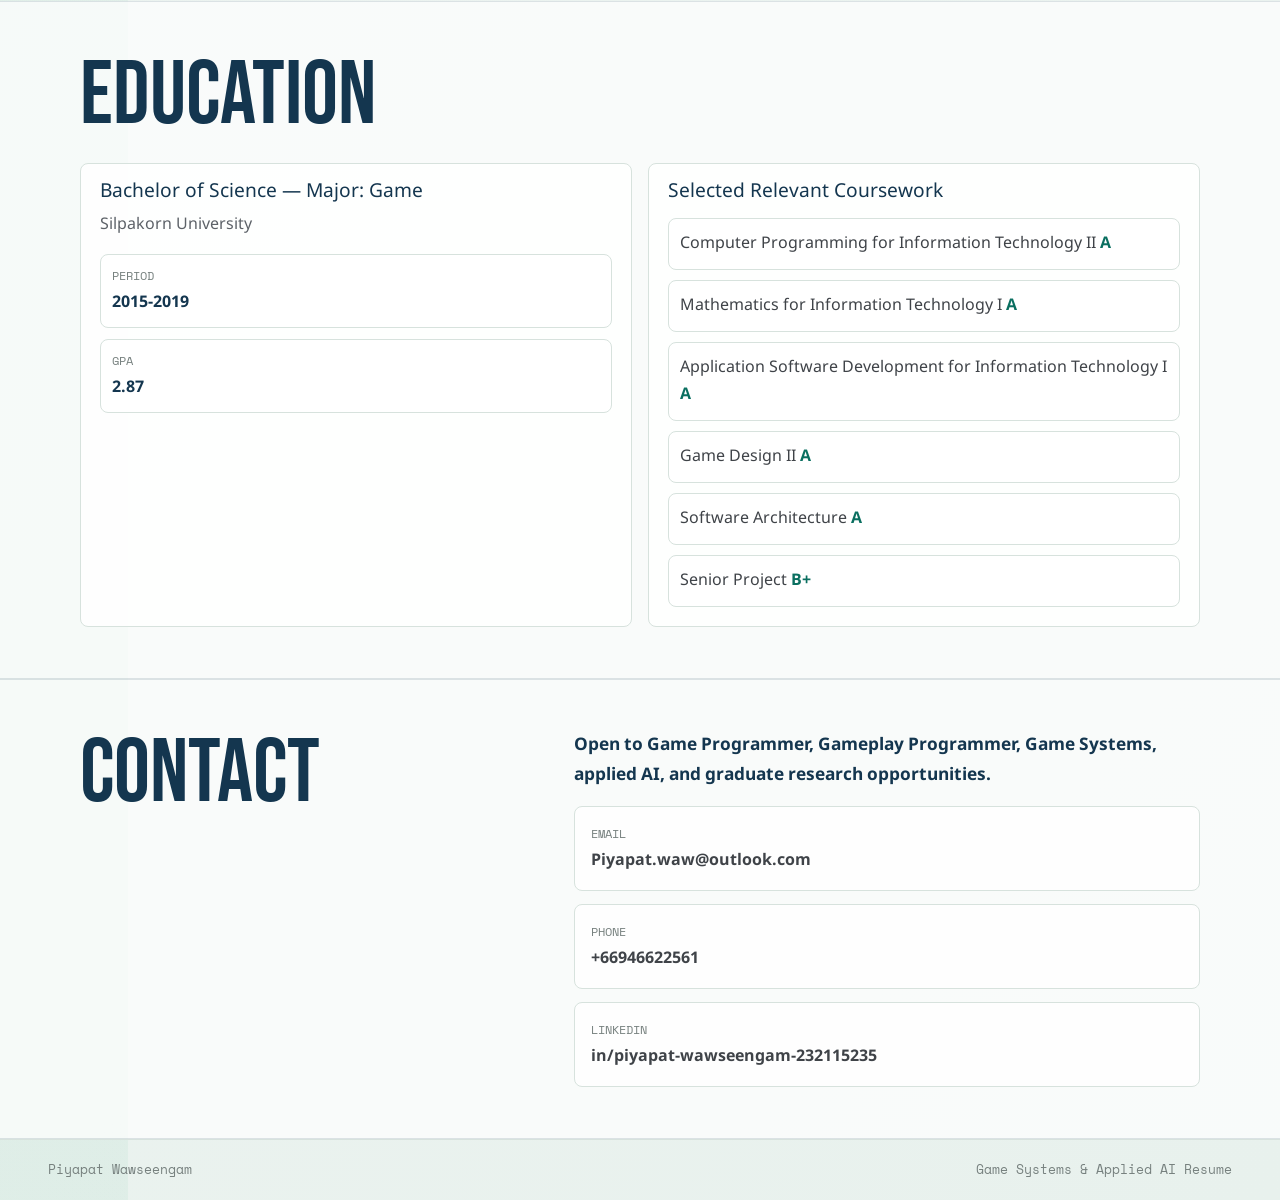
==== commit ed291809: "Update Game AI research direction" ====
--- a/game-ai/index.html
+++ b/game-ai/index.html
@@ -33,7 +33,7 @@
           <p class="research-interests-line" id="hero-research-interests"></p>
           <div class="hero-actions">
             <a class="button primary" href="#portfolio">View Game Projects</a>
-            <a class="button ghost" href="https://docs.google.com/document/d/1itGtSCVdEXuMCQg7N7fi3GEvDGH3miWi5dylwC3-rMA/edit" target="_blank" rel="noreferrer">Read Research Concept</a>
+            <a class="button ghost" href="https://docs.google.com/document/d/1itGtSCVdEXuMCQg7N7fi3GEvDGH3miWi5dylwC3-rMA/edit" target="_blank" rel="noopener noreferrer">Read Research Concept</a>
           </div>
         </div>
         <aside class="hero-panel reveal" aria-label="Profile summary">
@@ -96,6 +96,7 @@
         </div>
         <article class="direction-panel reveal">
           <h3 id="research-project-title"></h3>
+          <p class="research-working-title" id="research-working-title"></p>
           <p class="research-question" id="research-question"></p>
           <p class="research-supporting-statement" id="research-supporting-statement"></p>
           <div class="pipeline-flow" id="research-flow" aria-label="Planned research workflow"></div>
--- a/game-ai/style.css
+++ b/game-ai/style.css
@@ -100,6 +100,15 @@
   margin: 0.7rem 0 0;
 }
 
+.research-working-title {
+  max-width: 850px;
+  margin: 0.55rem 0 0;
+  color: var(--navy);
+  font-family: "Space Mono", monospace;
+  font-size: 0.82rem;
+  font-weight: 700;
+}
+
 .research-supporting-statement {
   max-width: 850px;
   margin: 0.75rem 0 0;
@@ -184,10 +193,6 @@
 .research-prototype-card p {
   margin: 0.65rem 0 0;
   color: var(--muted);
-}
-
-.research-prototype-flow {
-  flex-wrap: wrap;
 }
 
 .research-principle {
@@ -229,6 +234,58 @@
   font-weight: 700;
 }
 
+.shared-experience-flow {
+  display: grid;
+  justify-items: center;
+  gap: 0.55rem;
+  max-width: 760px;
+  margin: 1.5rem auto 0;
+}
+
+.shared-flow-sequence {
+  display: grid;
+  justify-items: center;
+  gap: 0.55rem;
+  width: min(100%, 420px);
+}
+
+.shared-flow-sequence .flow-step {
+  width: 100%;
+}
+
+.flow-arrow--down {
+  display: block;
+  line-height: 1;
+}
+
+.flow-step--shared-model {
+  border-color: var(--accent);
+  background: rgba(12, 161, 102, 0.09);
+}
+
+.shared-flow-branch {
+  display: grid;
+  justify-items: center;
+  gap: 0.55rem;
+  width: 100%;
+}
+
+.shared-flow-consumers {
+  display: grid;
+  grid-template-columns: repeat(2, minmax(0, 1fr));
+  gap: 1rem;
+  width: 100%;
+}
+
+.flow-step--consumer {
+  min-width: 0;
+  border-top: 3px solid var(--accent);
+}
+
+.flow-step--feedback {
+  border-style: dashed;
+}
+
 .direction-grid,
 .education-grid {
   display: grid;
@@ -288,6 +345,7 @@
   .research-prototype-grid { grid-template-columns: repeat(2, minmax(0, 1fr)); }
   .pipeline-flow { flex-direction: column; }
   .flow-arrow { transform: rotate(90deg); }
+  .flow-arrow--down { transform: none; }
 }
 
 @media (max-width: 640px) {
@@ -298,4 +356,5 @@
   .research-prototype-grid,
   .direction-grid,
   .education-grid { grid-template-columns: 1fr; }
-}
+  .shared-flow-consumers { grid-template-columns: 1fr; }
+}
